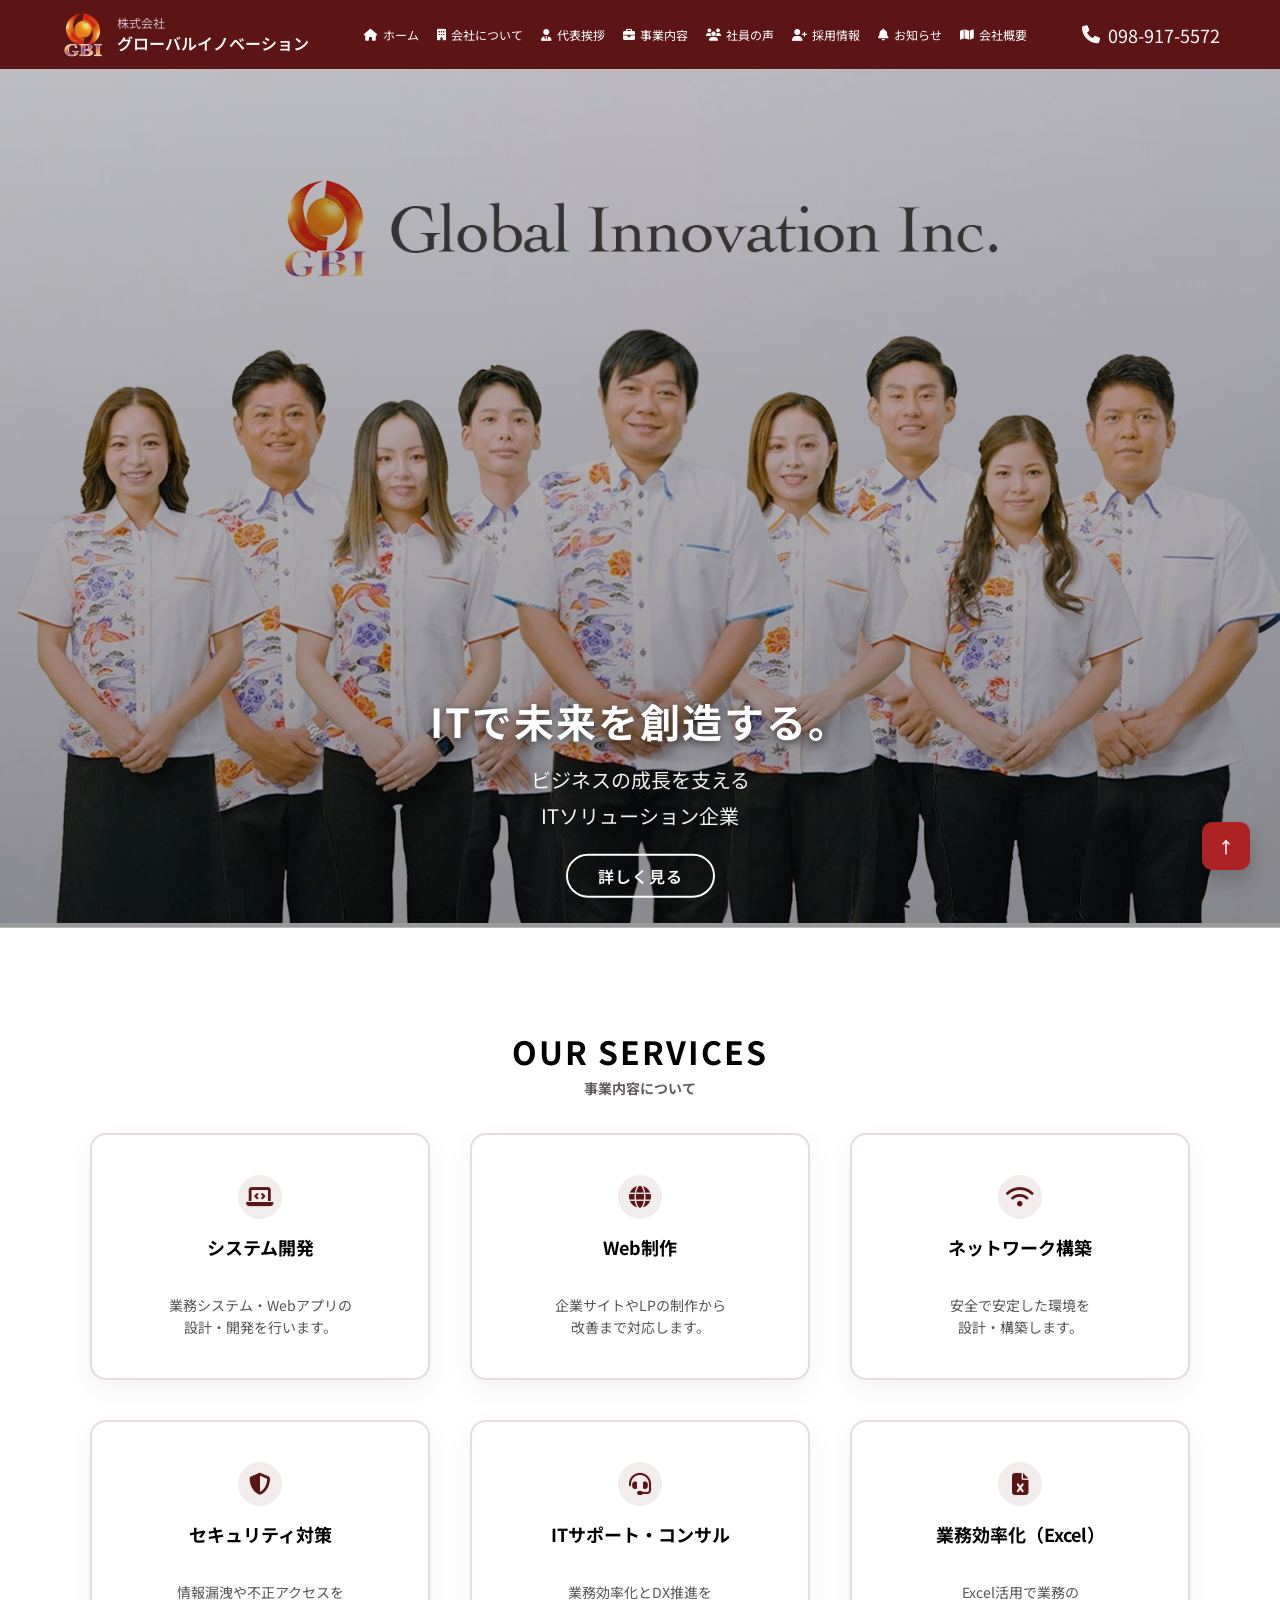
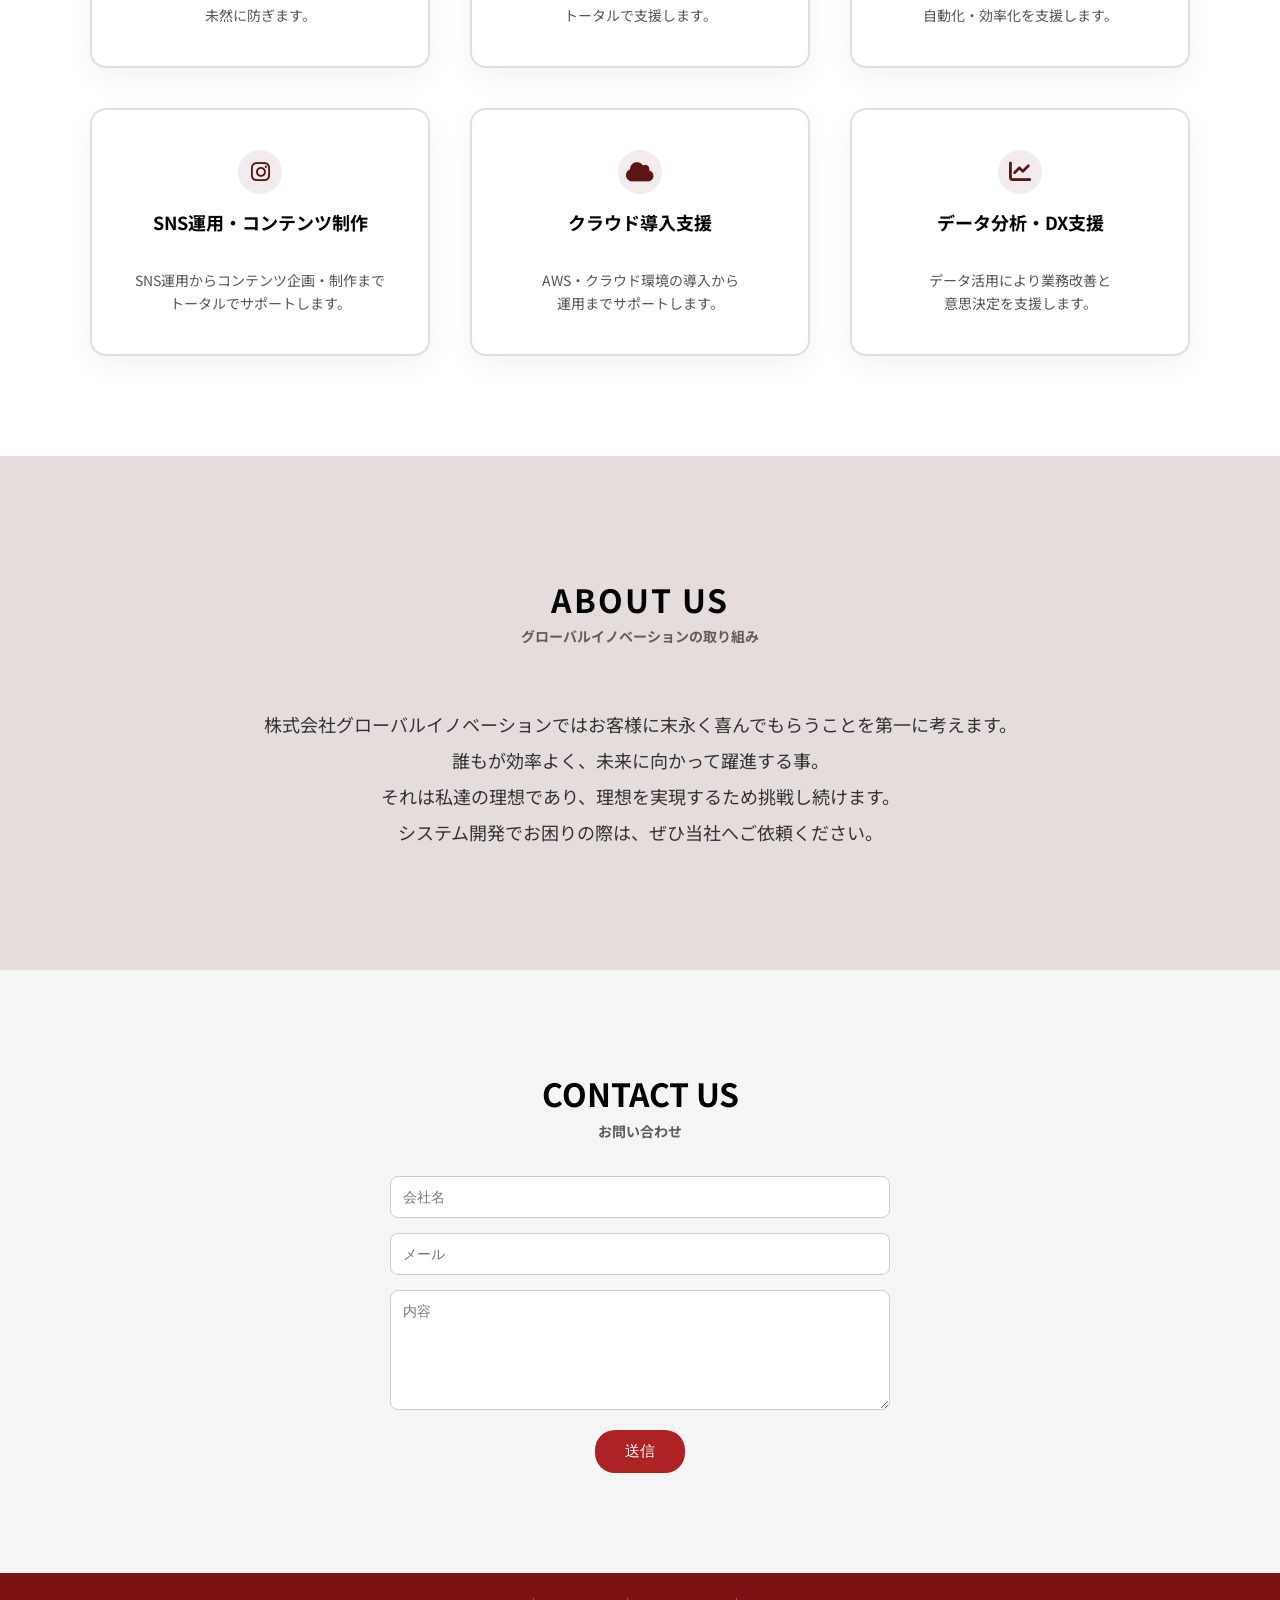
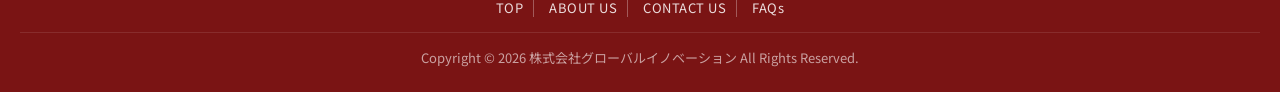
==== index.html @ eb9fd5e3 "Add files via upload" ====
<!DOCTYPE html>
<html lang="ja">
<head>
  <meta charset="UTF-8">
  <meta name="viewport" content="width=device-width, initial-scale=1.0">
  <title>GBI | Global Innovation Inc.</title>

  <link rel="stylesheet"
  href="https://cdnjs.cloudflare.com/ajax/libs/font-awesome/6.5.0/css/all.min.css">

  <link rel="stylesheet" href="style.css">

  <link href="https://fonts.googleapis.com/css2?family=Noto+Sans+JP:wght@400;600;700&display=swap"
  rel="stylesheet">

</head>

<body>

<!-- ================= HEADER ================= -->

<header class="header">

  <div class="header-inner">

    <!-- LOGO -->
    <a href="index.html" class="logo-wrap">

      <img src="images/logo.png" alt="GBI Logo">

      <div class="company-text">
        <span class="company-small-header">株式会社</span>
        <span class="company-name-header">
          グローバルイノベーション
        </span>
      </div>

    </a>

    <!-- NAV -->
    <nav class="nav">

      <a href="index.html">
        <i class="fas fa-home"></i> ホーム
      </a>

      <a href="#about">
        <i class="fas fa-building"></i> 会社について
      </a>

      <a href="greeting.html">
        <i class="fas fa-user-tie"></i> 代表挨拶
      </a>

      <a href="#">
        <i class="fas fa-briefcase"></i> 事業内容
      </a>

      <a href="#">
        <i class="fas fa-users"></i> 社員の声
      </a>

      <a href="#">
        <i class="fas fa-user-plus"></i> 採用情報
      </a>

      <a href="#">
        <i class="fas fa-bell"></i> お知らせ
      </a>

      <a href="#">
        <i class="fas fa-map"></i> 会社概要
      </a>

    </nav>

    <!-- PHONE -->
    <div class="phone">
      <i class="fas fa-phone"></i>
      098-917-5572
    </div>

  </div>

</header>

<!-- ================= HERO ================= -->
<section class="hero">

  <img src="images/top_gbi.png" class="hero-bg">

  <div class="hero-overlay">
    <h1 class="hero-title">
      ITで未来を創造する。
    </h1>
   <p class="hero-sub">
  ビジネスの成長を支える<br>
  ITソリューション企業
</p>
<a href="#services" class="hero-btn">
  詳しく見る
</a>

</section>

<!-- ================= SERVICES ================= -->

<section id="services" class="services">

  <h2 class="section-title">
    OUR SERVICES
  </h2>
  <br>
  <h3 class="section-sub">
    事業内容について
  </h3>

  <div class="services-grid">

  <div class="service-card">
    <i class="fa-solid fa-laptop-code"></i>
    <h3>システム開発</h3>
    <br>
    <p>
      業務システム・Webアプリの<br>
      設計・開発を行います。
    </p>
  </div>

  <div class="service-card">
    <i class="fa-solid fa-globe"></i>
    <h3>Web制作</h3>
    <br>
    <p>
      企業サイトやLPの制作から<br>
      改善まで対応します。
    </p>
  </div>

  <div class="service-card">
    <i class="fa-solid fa-wifi"></i>
    <h3>ネットワーク構築</h3>
    <br>
    <p>
      安全で安定した環境を<br>
      設計・構築します。
    </p>
  </div>

  <div class="service-card">
    <i class="fa-solid fa-shield-halved"></i>
    <h3>セキュリティ対策</h3>
    <br>
    <p>
      情報漏洩や不正アクセスを<br>
      未然に防ぎます。
    </p>
  </div>

  <div class="service-card">
    <i class="fa-solid fa-headset"></i>
    <h3>ITサポート・コンサル</h3>
    <br>
    <p>
      業務効率化とDX推進を<br>
      トータルで支援します。
    </p>
  </div>

  <div class="service-card">
    <i class="fa-solid fa-file-excel"></i>
    <h3>業務効率化（Excel）</h3>
    <br>
    <p>
      Excel活用で業務の<br>
      自動化・効率化を支援します。
    </p>
  </div>
  
<div class="service-card">
  <i class="fa-brands fa-instagram"></i>
  <h3>SNS運用・コンテンツ制作</h3>
  <br>
  <p>
    SNS運用からコンテンツ企画・制作まで<br>
    トータルでサポートします。
  </p>
</div>

<div class="service-card">
  <i class="fa-solid fa-cloud"></i>
  <h3>クラウド導入支援</h3>
  <br>
  <p>
    AWS・クラウド環境の導入から<br>
    運用までサポートします。
  </p>
</div>

<div class="service-card">
  <i class="fa-solid fa-chart-line"></i>
  <h3>データ分析・DX支援</h3>
  <br>
  <p>
    データ活用により業務改善と<br>
    意思決定を支援します。
  </p>
</div>

</div>

  </div>

</section>

<!-- ================= ABOUT ================= -->

<section class="about" id="about">

  <div class="about-inner">

    <h2 class="action-title">
      ABOUT US
    </h2>
     <br>
  <h3 class="action-sub">
  グローバルイノベーションの取り組み
  </h3>

    <p class="about-text">

      株式会社グローバルイノベーションではお客様に末永く喜んでもらうことを第一に考えます。
      <br> 誰もが効率よく、未来に向かって躍進する事。

      <br>
      それは私達の理想であり、理想を実現するため挑戦し続けます。
      <br>システム開発でお困りの際は、ぜひ当社へご依頼ください。

    </p>

  </div>

</section>

<!-- ================= CONTACT ================= -->

<section id="contact" class="contact">

  <div class="contact-inner">

    <h2>CONTACT US</h2>
  <h3 class="contact-sub">
 お問い合わせ
  </h3>
    <form>

      <input type="text" placeholder="会社名">

      <input type="email" placeholder="メール">

      <textarea placeholder="内容"></textarea>

      <button type="submit">

        送信

      </button>

    </form>

  </div>

</section>

<!-- ================= FOOTER ================= -->

<a href="index.html" class="back-to-top">
  ↑
</a>

<!-- FOOTER -->
<footer class="footer">

  <div class="footerMenu">
    <a href="index.html">TOP</a>
    <a href="#about">ABOUT US</a>
    <a href="#contact">CONTACT US</a>
    <a href="#">FAQs</a>
  </div>

  <div class="copyright">
    Copyright &#169; 2026 株式会社グローバルイノベーション All Rights Reserved.
  </div>

</footer>

</body>

</html>
---- style.css ----
/* ================= RESET ================= */

* {
  margin: 0;
  padding: 0;
  box-sizing: border-box;
}

html, body {
  font-family: 'Noto Sans JP', sans-serif;
}

/* ================= HEADER ================= */

.header {
  background: #5c1414;
  color: #fff;
  width: 100%;
}

.header-inner {

  max-width: 1200px;
  margin: auto;

  display: flex;
  align-items: center;
  justify-content: space-between;

  padding: 12px 20px;
}

/* LOGO */

.logo-wrap {

  display: flex;
  align-items: center;
  gap: 10px;

  text-decoration: none;
}

.logo-wrap img {
  height: 45px;

}

/* COMPANY TEXT */

.company-text {

  display: flex;
  flex-direction: column;
}

.company-small-header {

  font-size: 12px;
  color: rgba(255,255,255,0.7);
}

.company-name-header {

  font-size: 16px;
  font-weight: 600;
  color: #fff;
}

/* NAV */

.nav {

  display: flex;
  gap: 18px;
}

.nav a {

  color: #fff;
  text-decoration: none;
  font-size: 12px;

  display: flex;
  align-items: center;
  gap: 5px;

  transition: 0.3s;
}

.nav a:hover {

  color: #ffcccb;
}

/* PHONE */

.phone {
  margin:0%;
  font-size: 18px;
  display: flex;
  align-items: center;
  gap: 8px;
}

/* ================= HERO ================= */

.hero {
  margin: 0;
  position: relative;
  width:100%;
  height: 100vh;
  overflow: hidden;
}

/* Background Image */

.hero-bg {
  width: 100%;
  height: 100%;
  object-fit: cover;
}

/* Dark Overlay */

.hero-overlay {

  position: absolute;

  top: 50%;
  left: 50%;
  transform: translate(-50%, -50%);

  width: 100%;
  height: 100%;

  display: flex;

  flex-direction: column;

  justify-content: flex-end;

  align-items: center;

  text-align: center;

  color: white;

  padding: 0 20px;

  background: linear-gradient(
    rgba(0,0,0,0.2),
    rgba(0,0,0,0.4)
  );

}

/* Title */

.hero-title {
  font-size: 40px;
  font-weight: 700;
  margin: 0 auto 12px;

  letter-spacing: 2px;
  max-width: 600px;
}

/* Subtitle */

.hero-sub {
  font-size: 20px;
  line-height: 1.8;
  opacity: 0.95;
  max-width: 500px;
  margin-bottom:10px;
}

.hero-title,
.hero-sub {

  text-shadow:
    0 2px 8px rgba(0,0,0,0.6);

}

/* Scroll indicator */

.scroll-indicator {
  position: absolute;
  bottom: 40px;

  font-size: 14px;

  opacity: 0.8;
}

/* ================= SERVICES ================= */

.services {
  padding: 100px 20px;
  background: #ffffff;
}

.section-title {
  text-align: center;
  font-size: 32px;
  margin-bottom: -20px;
  letter-spacing: 2px;
}

.section-sub{
  text-align: center;
  font-size: 14px;
  letter-spacing: 0px;
  margin-bottom: 35px;
  margin-top: 0px;
  color:#625c5c;
}

/* Grid */

.services-grid {
  max-width: 1100px;

  margin: auto;

  display: grid;

 grid-template-columns: repeat(auto-fit, minmax(280px, 1fr));

  gap: 40px;
}

/* Cards */

.service-card {
  background: #ffffff;
  text-align: center;
  padding: 40px 30px;

  border-radius: 16px;

  border: 2px solid rgba(92, 20, 20, 0.15);

  box-shadow:
    0 10px 30px rgba(0,0,0,0.05);

  transition: all 0.35s ease;
  position: relative;
  overflow: hidden;
}

.service-card:hover {
  transform: translateY(-10px);

  border: 1px solid #5c1414; /* 👈 strong wine red */

  box-shadow: 0 20px 50px rgba(92,20,20,0.25);
}

/* gradient glow effect */
.service-card::before {
  content: "";
  position: absolute;
  inset: 0;

  background: linear-gradient(
    120deg,
    transparent,
    rgba(92,20,20,0.08),
    transparent
  );

  opacity: 0;
  transition: 0.4s;
}

.service-card:hover::before {
  opacity: 1;
}

.service-card i {
  font-size: 22px;
  color: #5c1414;
  margin-bottom: 12px;
  transition: 0.3s;

  background: rgba(92,20,20,0.08);
  padding: 12px;
  border-radius: 50%;

  display: inline-flex;
  align-items: center;
  justify-content: center;

  width: 44px;
  height: 44px;

  margin-bottom: 15px;
}

.service-card:hover i {
  transform: scale(1.1);
  background: rgba(92,20,20,0.15);
}

.service-card h3 {
  font-size: 18px;
  margin-bottom: 10px;
}

.service-card p {
  font-size: 14px;
  color: #555;
  line-height: 1.6;
}

.service-card::after {
  content: "";
  position: absolute;
  bottom: 0;
  left: 0;
  width: 100%;
  height: 3px;
  background: #5c1414;
  transform: scaleX(0);
  transition: 0.3s;
}

.service-card:hover::after {
  transform: scaleX(1);
}

/* ================= ABOUT ================= */

.about {
  background: #e5dcdc;
  padding: 120px 20px;
  scroll-margin-top: 100px; 
}

.about-inner {
  max-width: 900px;
  margin: auto;
  text-align: center;
}

.action-title {
  text-align: center;
  font-size: 32px;
  margin-bottom: -20px;
  letter-spacing: 2px;
}

.action-sub{
  text-align: center;
  font-size: 14px;
  letter-spacing: 0px;
  margin-bottom: 35px;
  margin-top: 0px;
  color:#625c5c;
}

.about-text {
  text-align: center;
  font-size: 18px;
  line-height: 2;
  color: #333;
  margin-top: 60px;
}

/* ================= MOBILE 

@media (max-width: 768px) {

  .hero-title {
    font-size: 32px;
  }

  .hero-sub {
    font-size: 16px;
  }

  .services-grid {
    grid-template-columns: 1fr;
  }

}
  ================= */

/* FULL IMAGE 

.hero-full-img {

  width: 100%;
  margin-bottom: 40px;
}

.hero-full-img img {

  width: 100%;
  height: auto;

  display: block;
}
*/

.hero {

  position: relative;

  width: 100%;

  height: auto;     /* remove 100vh */

}

.hero-image {

  width: 100%;
  height: auto;

  object-fit: cover;

  object-position: center 30%;

}
/* TAGLINE */

.hero-bottom {

  max-width: 700px;
  margin: auto;

  padding: 0 20px;
  transform: translateY(-40px);
}

.tagline {

  font-size: 15px;

  line-height: 1.8;

  margin-bottom: 30px;

  color: rgba(255,255,255,0.9);
}

/* BUTTON */

.btn-primary {

  display: inline-block;

  background: #ffffff;

  color: #5c1414;

  padding: 12px 32px;

  border-radius: 30px;

  text-decoration: none;

  font-weight: 600;

  transition: 0.3s;
  margin-top: 10px;

}

.btn-primary:hover {

  transform: translateY(-2px);

  box-shadow: 0 8px 20px rgba(0,0,0,0.3);
}

/* ================= CONTACT ================= */

.contact {

  background: #f5f5f5;
  scroll-margin-top: 100px;
  padding: 100px 20px;
}

.contact-inner {

  max-width: 500px;
  margin: auto;

  text-align: center;
}

.contact h2 {

  font-size: 32px;

  margin-bottom: 30px;

  color: #000000;
}

.contact-sub{
  text-align: center;
  font-size: 14px;
  letter-spacing: 0px;
  margin-bottom: 35px;
  margin-top: -25px;
  color:#625c5c;
}

/* FORM */

.contact input,
.contact textarea {

  width: 100%;

  padding: 12px;

  margin-bottom: 15px;

  border-radius: 8px;

  border: 1px solid #ccc;

  font-size: 14px;
}

.contact textarea {

  min-height: 120px;

  resize: vertical;
}

/* BUTTON */

.contact button {

  background: #ad2222;

  color: #fff;

  padding: 12px 30px;

  border: none;

  border-radius: 20px;

  cursor: pointer;

  font-size:15px;
}

.contact button:hover {

  background: #3a0c0c;
}

/* ================= MOBILE ================= */

@media (max-width: 768px) {

  .nav {
    display: none;
  }

  .hero-title {
    font-size: 32px;
  }

  .tagline {
    font-size: 16px;
  }

}
/* HERO BUTTON */

.hero-btn {

  margin-top: 10px;
  margin-bottom: 30px;
  display: inline-block;

  padding: 8px 30px;

  border: 2px solid white;

  color: white;

  text-decoration: none;

  font-weight: 600;

  letter-spacing: 1px;

  border-radius: 30px;

  transition: all 0.3s ease;
}

/* Hover effect */

.hero-btn:hover {

  background: white;

  color: #5c1414;

  transform: translateY(-2px);

}

html
{
  scroll-behavior:smooth;
}

.back-to-top{
position:fixed;
bottom:30px;
right:30px;
background:#ad2222;
color:white;
padding:12px 16px;
border-radius:10px;
text-decoration:none;
font-weight:600;
box-shadow:0 10px 20px rgba(0,0,0,0.2);
}

/* ================= FOOTER ================= */

.footer {
  background: #7a1414;
  padding: 25px 20px;
  text-align: center;
  text-decoration: none;
}

.footerMenu{
  display: flex;
  text-decoration: none;
  justify-content: center;
  align-items: center;
  gap: 25px;
  margin-bottom: 12px;
  flex-wrap: wrap;  
}

.footerMenu a {
  position: relative;
  color: rgba(255,255,255,0.85);
  text-decoration: none;
  font-size: 13px;
  letter-spacing: 0.5px;
  transition: all 0.25s ease;
}

.footerMenu a::after {
  content: "";
  position: absolute;
  left: 0;
  bottom: -4px;

  width: 100%;
  height: 2px;

  background: #fff;

  transform: scaleX(0);
  transform-origin: left;
  transition: transform 0.3s ease;
}

.footerMenu a:visited {
  color: #fff;
}

.footerMenu a:not(:last-child) {
  margin-right: -10px;
  padding-right: 10px;
  border-right: 1px solid rgba(255,255,255,0.3);
}

.footerMenu a:hover{
 color: #fff;
  transform: translateY(-2px);
}

/* Copyright text */
.copyright{
font-size:13px;
color:rgba(255,255,255,0.6);
border-top:1px solid rgba(255,255,255,0.1);
padding-top:15px;
margin-top:15px;
}
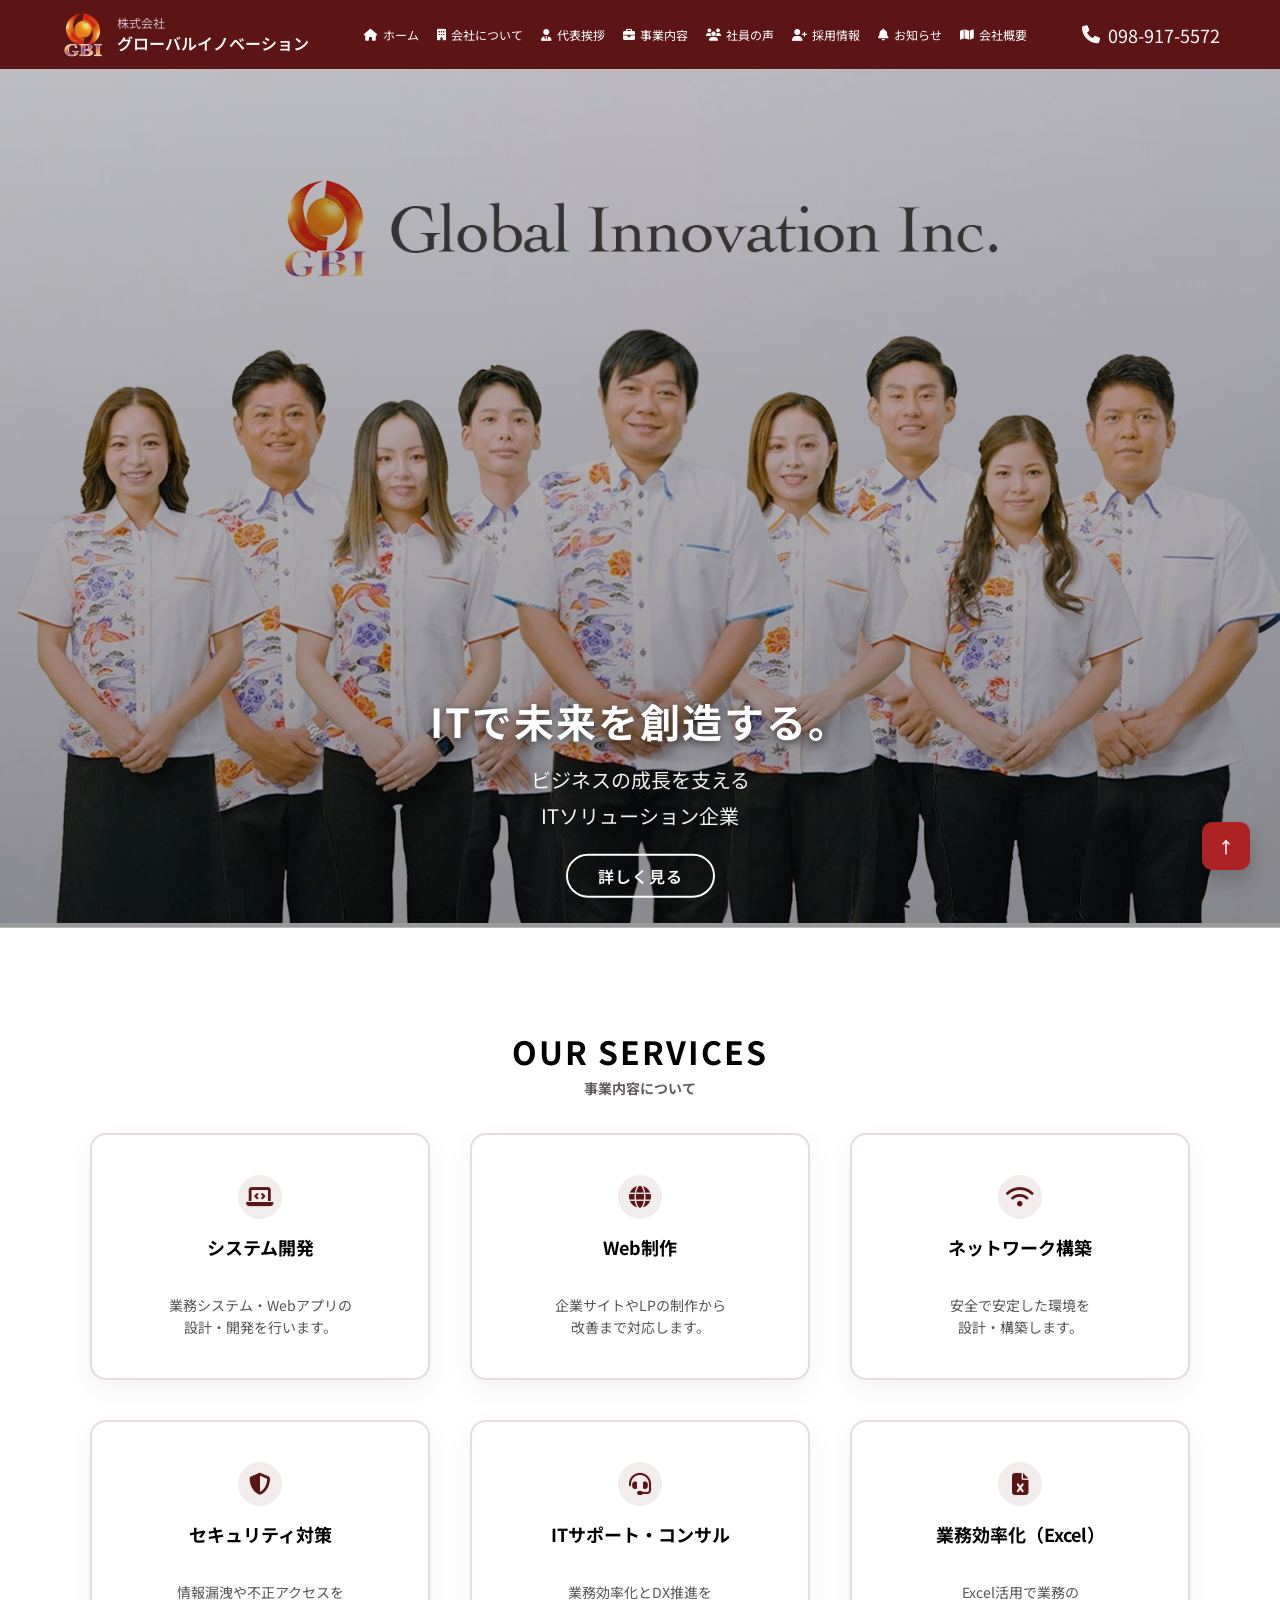
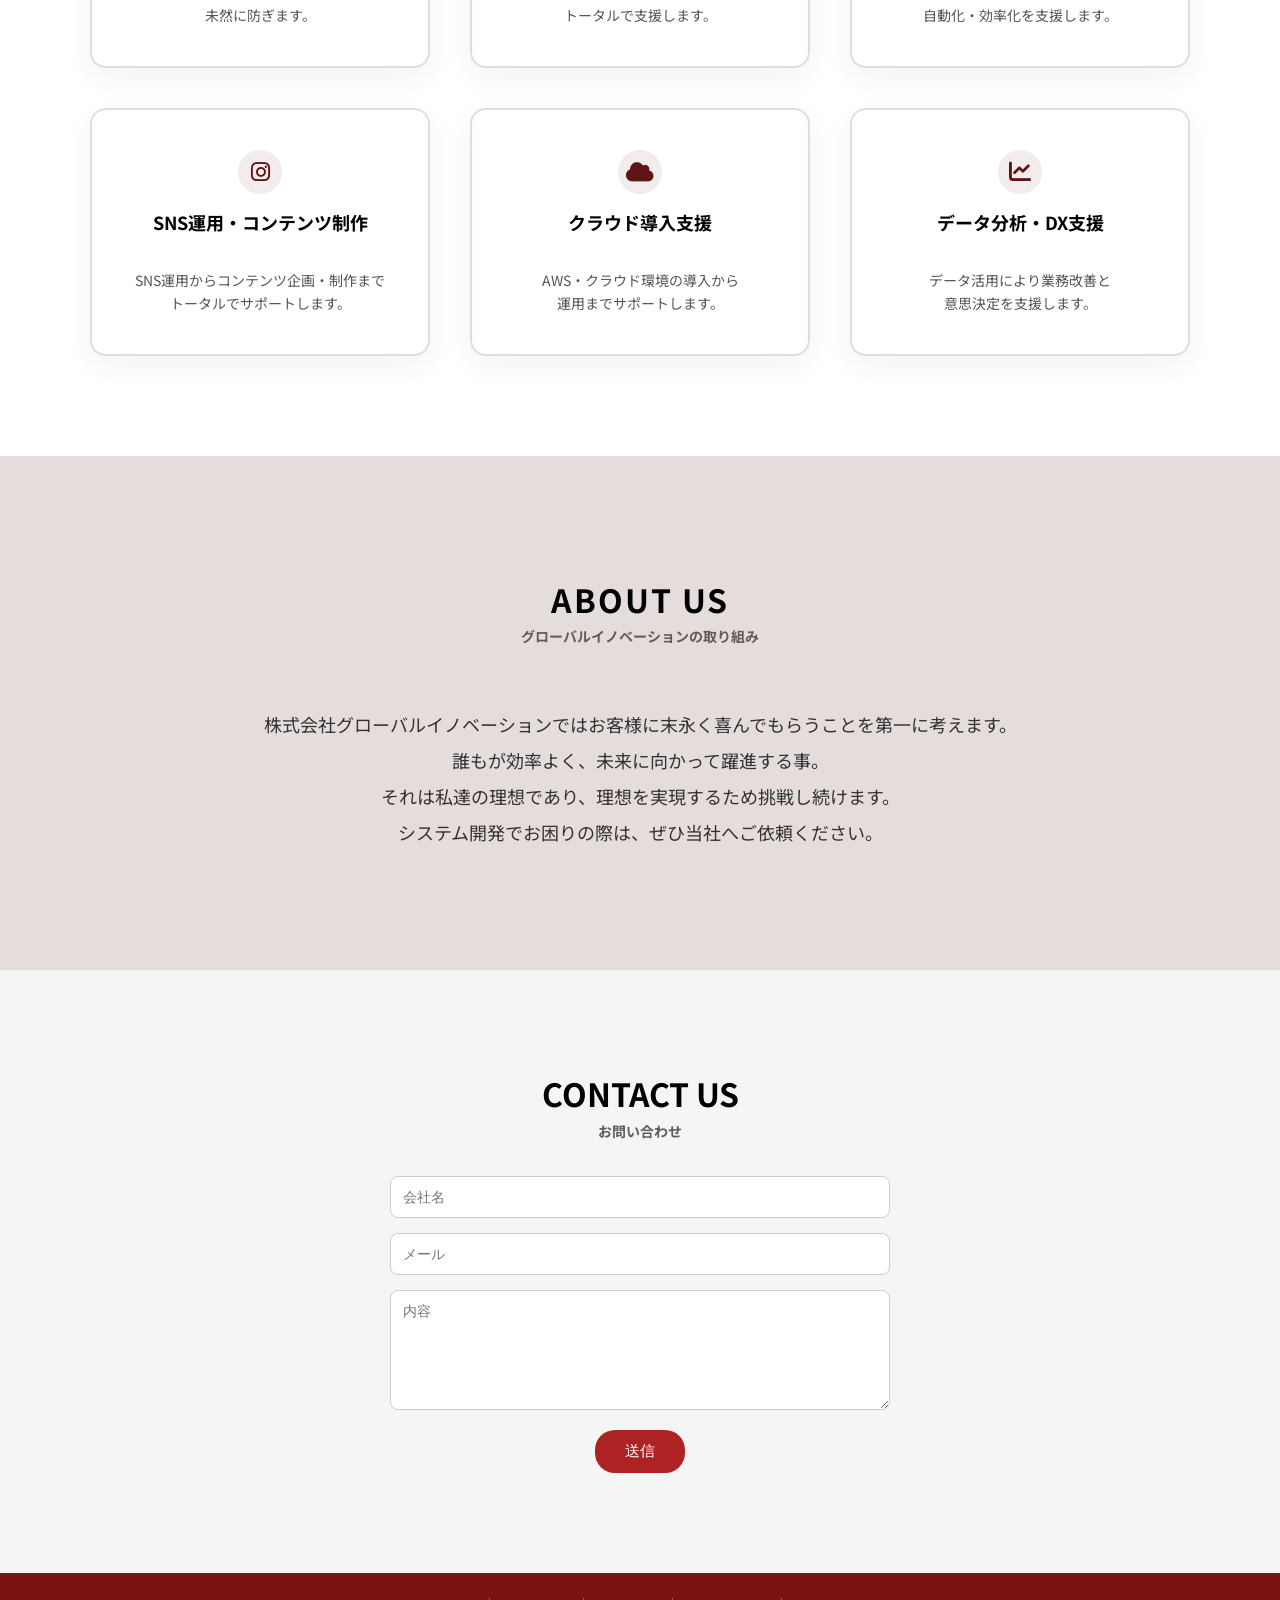
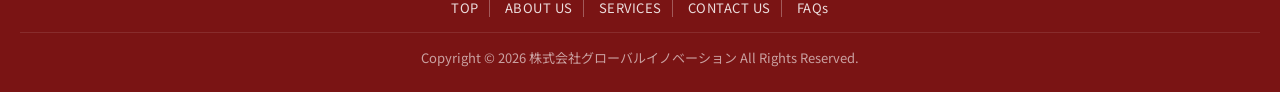
==== commit 5da4bf07: "Add files via upload" ====
--- a/index.html
+++ b/index.html
@@ -284,6 +284,7 @@
   <div class="footerMenu">
     <a href="index.html">TOP</a>
     <a href="#about">ABOUT US</a>
+    <a href="#services">SERVICES</a>
     <a href="#contact">CONTACT US</a>
     <a href="#">FAQs</a>
   </div>
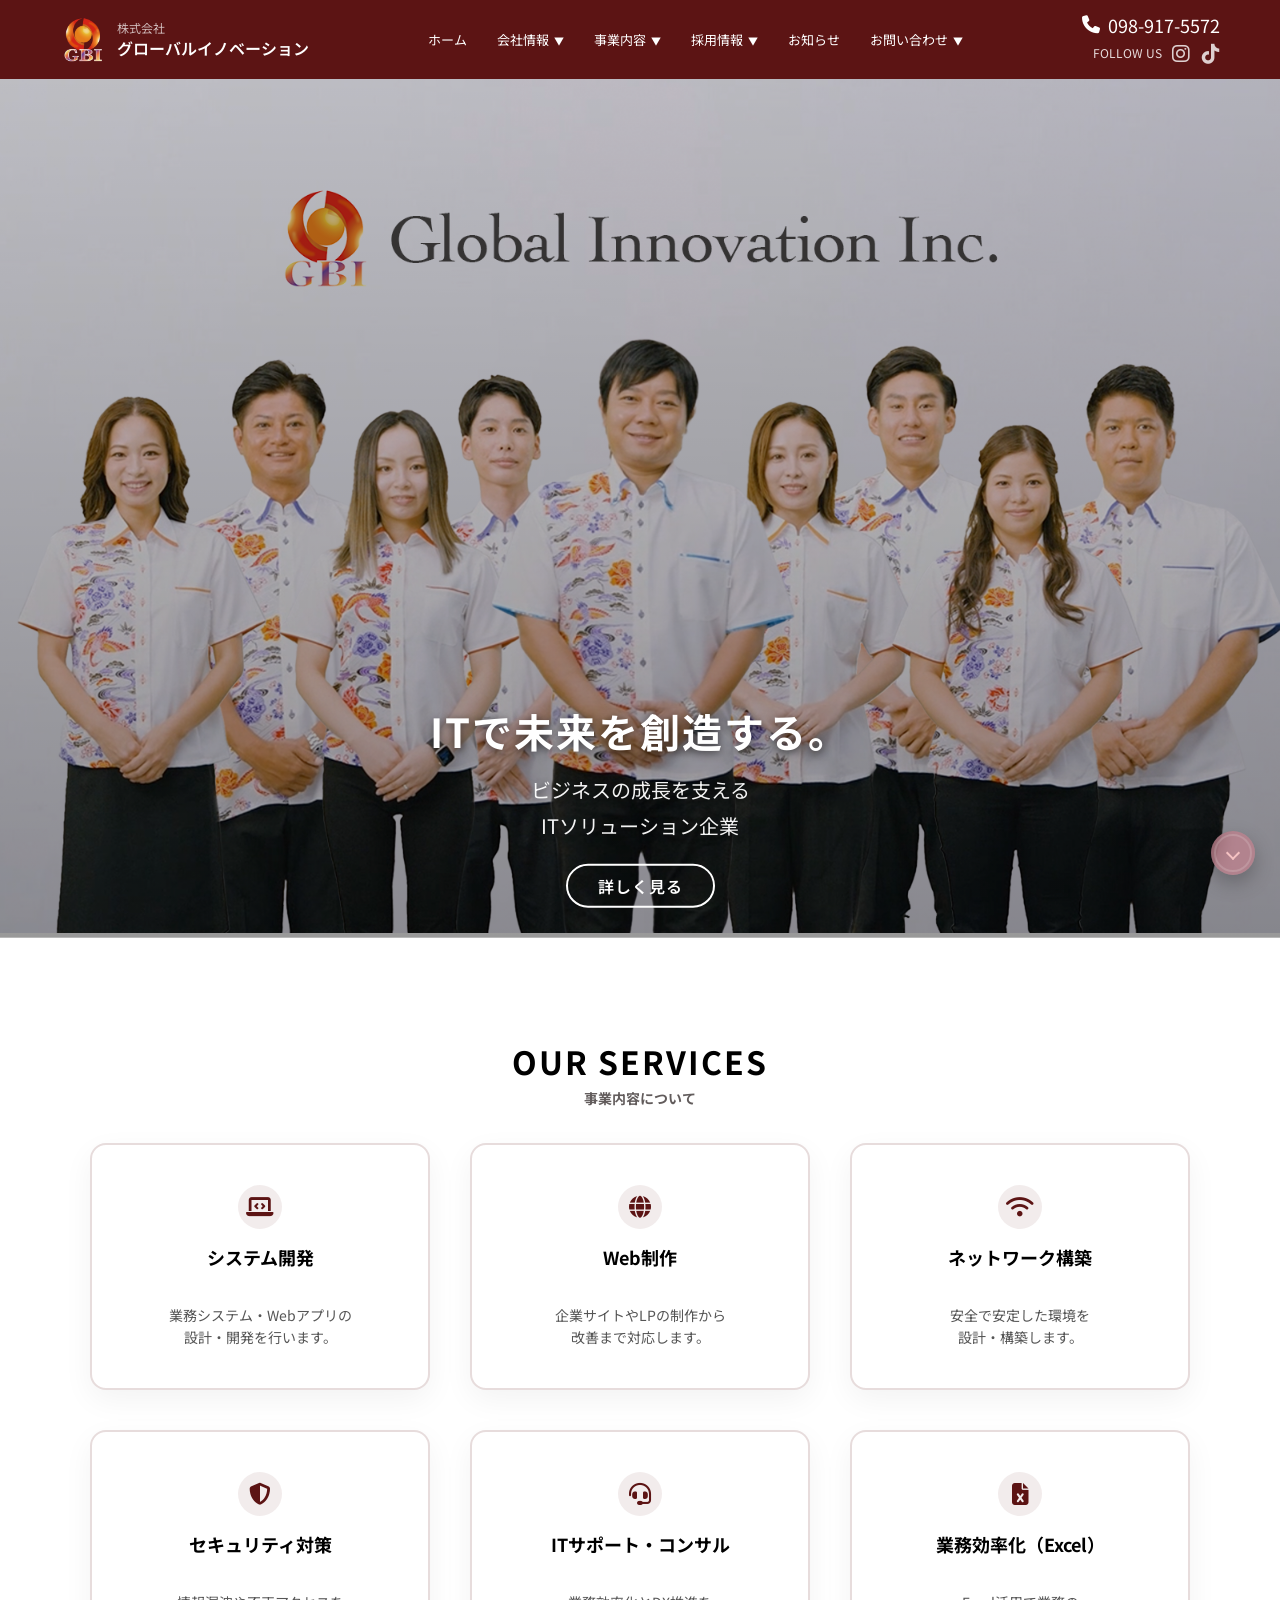
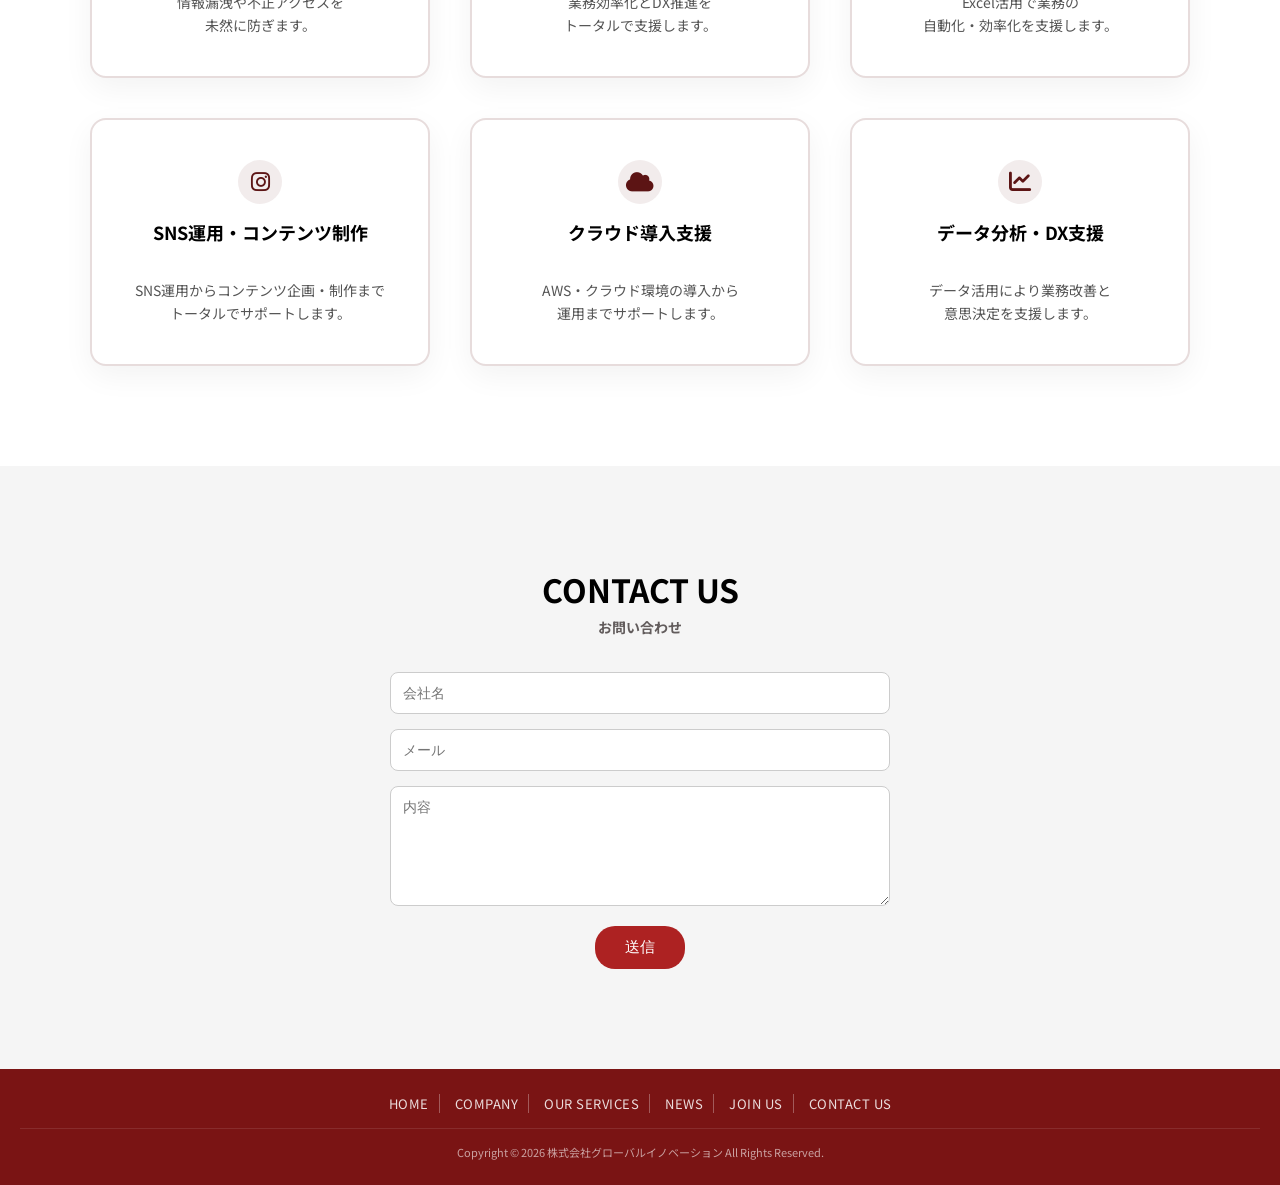
==== commit b584233c: "Add files via upload" ====
--- a/index.html
+++ b/index.html
@@ -38,47 +38,72 @@
     </a>
 
     <!-- NAV -->
-    <nav class="nav">
-
-      <a href="index.html">
-        <i class="fas fa-home"></i> ホーム
-      </a>
-
-      <a href="#about">
-        <i class="fas fa-building"></i> 会社について
-      </a>
-
-      <a href="greeting.html">
-        <i class="fas fa-user-tie"></i> 代表挨拶
-      </a>
-
-      <a href="#">
-        <i class="fas fa-briefcase"></i> 事業内容
-      </a>
-
-      <a href="#">
-        <i class="fas fa-users"></i> 社員の声
-      </a>
-
-      <a href="#">
-        <i class="fas fa-user-plus"></i> 採用情報
-      </a>
-
-      <a href="#">
-        <i class="fas fa-bell"></i> お知らせ
-      </a>
-
-      <a href="#">
-        <i class="fas fa-map"></i> 会社概要
-      </a>
-
-    </nav>
+    <ul class="nav-menu">
+
+  <!-- 1 -->
+  <li><a href="index.html">ホーム</a></li>
+
+  <!-- 2 -->
+  <li class="has-dropdown">
+    <a href="about.html">会社情報</a>
+    <ul class="dropdown">
+      <li><a href="about.html#greeting">代表挨拶</a></li>
+      <li><a href="about.html#philosophy">経営理念</a></li>
+    </ul>
+  </li>
+
+  <!-- 3 -->
+  <li class="has-dropdown">
+    <a href="#">事業内容</a>
+    <ul class="dropdown">
+      <li><a href="#">サービス一覧</a></li>
+      <li><a href="#">製品情報</a></li>
+      <li><a href="#">導入事例</a></li>
+    </ul>
+  </li>
+
+  <!-- 4 -->
+  <li class="has-dropdown">
+    <a href="#">採用情報</a>
+    <ul class="dropdown">
+      <li><a href="#">社員の声</a></li>
+      <li><a href="#">フォトギャラリー</a></li>
+      <li><a href="#">募集要項</a></li>
+    </ul>
+  </li>
+
+  <!-- 5 -->
+  <li><a href="#">お知らせ</a></li>
+
+  <!-- 6 -->
+  <li class="has-dropdown">
+    <a href="#">お問い合わせ</a>
+    <ul class="dropdown">
+      <li><a href="#contact">お問い合わせフォーム</a></li>
+      <li><a href="#">アクセス</a></li>
+    </ul>
+  </li>
+
+</ul>
 
     <!-- PHONE -->
-    <div class="phone">
-      <i class="fas fa-phone"></i>
-      098-917-5572
+   <div class="header-contact">
+
+  <div class="phone">
+    <i class="fas fa-phone"></i>
+    098-917-5572
+  </div>
+
+  <div class="sns-follow">
+    <span class="sns-text">FOLLOW US</span>
+
+    <div class="sns-icons">
+      <a href="https://instagram.com/gbi_globalinnovation/"><i class="fab fa-instagram"></i></a>
+      <a href="https://tiktok.com/@globalinnovation.okinawa"><i class="fab fa-tiktok"></i></a>
     </div>
+  </div>
+
+</div>
 
   </div>
 
@@ -213,7 +238,7 @@
 
 </section>
 
-<!-- ================= ABOUT ================= -->
+<!-- ================= ABOUT 
 
 <section class="about" id="about">
 
@@ -241,6 +266,7 @@
   </div>
 
 </section>
+================= -->
 
 <!-- ================= CONTACT ================= -->
 
@@ -272,21 +298,76 @@
 
 </section>
 
-<!-- ================= FOOTER ================= -->
-
-<a href="index.html" class="back-to-top">
-  ↑
+<!-- ================= top to bottom ================= -->
+<a href="#home" class="scroll-circle" id="scrollBtn">
+  <svg width="44" height="44">
+    <circle cx="22" cy="22" r="18" class="bg"></circle>
+    <circle cx="22" cy="22" r="18" class="progress"></circle>
+  </svg>
+  <span class="arrow"></span>
 </a>
+
+
+<script>
+const scrollBtn = document.getElementById("scrollBtn");
+const progressCircle = document.querySelector(".progress");
+const sections = document.querySelectorAll("section");
+
+const radius = 18;
+const circumference = 2 * Math.PI * radius;
+
+progressCircle.style.strokeDasharray = circumference;
+progressCircle.style.strokeDashoffset = circumference;
+
+function updateScroll(){
+  const scrollTop = window.scrollY;
+  const docHeight = document.body.scrollHeight - window.innerHeight;
+  const progress = scrollTop / docHeight;
+
+  // update progress circle
+  progressCircle.style.strokeDashoffset =
+    circumference - (progress * circumference);
+
+  // arrow direction
+  if (scrollTop > 300) {
+    scrollBtn.classList.add("up");
+  } else {
+    scrollBtn.classList.remove("up");
+  }
+}
+
+// click behavior
+scrollBtn.addEventListener("click", (e) => {
+  e.preventDefault();
+
+  if (scrollBtn.classList.contains("up")) {
+    window.scrollTo({ top: 0, behavior: "smooth" });
+  } else {
+    let currentScroll = window.scrollY;
+
+    for (let i = 0; i < sections.length; i++) {
+      if (sections[i].offsetTop > currentScroll + 50) {
+        sections[i].scrollIntoView({ behavior: "smooth" });
+        break;
+      }
+    }
+  }
+});
+
+window.addEventListener("scroll", updateScroll);
+window.addEventListener("load", updateScroll);
+</script>
 
 <!-- FOOTER -->
 <footer class="footer">
 
   <div class="footerMenu">
-    <a href="index.html">TOP</a>
-    <a href="#about">ABOUT US</a>
-    <a href="#services">SERVICES</a>
+    <a href="index.html">HOME</a>
+    <a href="about.html">COMPANY</a>
+    <a href="#services">OUR SERVICES</a>
+    <a href="#">NEWS</a>
+    <a href="#">JOIN US</a>
     <a href="#contact">CONTACT US</a>
-    <a href="#">FAQs</a>
   </div>
 
   <div class="copyright">
--- a/style.css
+++ b/style.css
@@ -77,20 +77,114 @@
 
 .nav a {
 
+  color: #d9d0d0;
+  text-decoration: none;
+  font-size: 12px;
+
+  display: inline-block;
+  align-items: center;
+  gap: 5px;
+
+  transition: 0.3s;
+}
+
+.nav a:hover {
+
+  color: #ffcccb;
+}
+
+.has-dropdown > a::after {
+  content: "▼";
+  font-size: 10px;
+  margin-left: 5px;
+}
+
+.nav-menu,
+.dropdown {
+  list-style: none;
+  padding: 0;
+  margin: 0;
+}
+
+/* ================= NEW NAV MENU ================= */
+
+.nav-menu {
+  list-style: none;
+  display: flex;
+  gap: 30px;
+}
+
+.nav-menu > li {
+  position: relative;
+}
+
+.nav-menu > li > a {
   color: #fff;
   text-decoration: none;
-  font-size: 12px;
-
-  display: flex;
-  align-items: center;
-  gap: 5px;
-
+  font-size: 13px;
+  padding: 8px 0;
+  display: block;
   transition: 0.3s;
 }
 
-.nav a:hover {
-
+.nav-menu > li > a:hover {
   color: #ffcccb;
+}
+
+/* DROPDOWN */
+.dropdown {
+  position: absolute;
+  top: 100%;
+  left: 0;
+  text-decoration: none;
+  background: rgba(92, 20, 20, 0.45); /* 👈 wine red + transparency */
+  backdrop-filter: blur(12px);
+  -webkit-backdrop-filter: blur(12px); /* safari support */
+  min-width: 200px;
+  border-radius: 8px;
+  padding: 10px 0;
+
+  border: 1px solid rgba(255,255,255,0.15);
+  box-shadow: 0 8px 25px rgba(0,0,0,0.15);
+
+  opacity: 0;
+  visibility: hidden;
+  transform: translateY(10px);
+
+  transition: 0.3s;
+  z-index: 999;
+}
+
+/* show on hover */
+.has-dropdown:hover .dropdown {
+  opacity: 1;
+  visibility: visible;
+  transform: translateY(5px);
+}
+
+/* dropdown items */
+.dropdown li {
+  padding: 8px 20px;
+  list-style: none;
+}
+
+.dropdown a {
+  color: rgba(255,255,255,0.85);
+  font-size: 13px;
+  display: block;
+}
+
+.dropdown a:hover {
+  color: #fff;
+  background: rgba(255,255,255,0.08);
+  text-decoration: none;
+}
+
+.dropdown a,
+.dropdown a:visited,
+.dropdown a:active {
+  color: rgba(255,255,255,0.9);
+  text-decoration: none;
 }
 
 /* PHONE */
@@ -99,8 +193,65 @@
   margin:0%;
   font-size: 18px;
   display: flex;
+  justify-content: right;
   align-items: center;
   gap: 8px;
+}
+
+/* SNS */
+/* container */
+.sns-follow {
+  display: flex;
+  align-items: center;
+  justify-content: right;
+  gap: 10px;
+}
+
+/* text */
+.sns-text {
+  font-size: 12px;
+  color: rgba(255,255,255,0.85);
+}
+
+.sns-text::after{
+  content:"";
+  position:absolute;
+  bottom:-4px;
+  left:0;
+  width:70%;
+  height:2px;
+  background:linear-gradient(90deg,#b55353,transparent);
+}
+
+/* icons */
+.sns-icons {
+  display: flex;
+  gap: 12px;
+}
+
+.sns-icons a {
+  color: rgba(255,255,255,0.8);
+  font-size: 20px;
+  transition: 0.25s;
+}
+
+.sns-icons a:hover {
+  color: #760604;
+  transform: translateY(-3px);
+  text-shadow:0 0 10px rgba(255, 124, 124, 0.6);
+}
+
+.sns-icons a:nth-child(1):hover i{
+  background: linear-gradient(45deg, #feda75, #d62976, #962fbf);
+  -webkit-background-clip: text;
+  -webkit-text-fill-color: transparent;
+}
+
+.sns-icons a:nth-child(2):hover i{
+  color:#fff;
+  text-shadow:
+    2px 0 #25F4EE,
+   -2px 0 #FE2C55;
 }
 
 /* ================= HERO ================= */
@@ -332,44 +483,6 @@
   transform: scaleX(1);
 }
 
-/* ================= ABOUT ================= */
-
-.about {
-  background: #e5dcdc;
-  padding: 120px 20px;
-  scroll-margin-top: 100px; 
-}
-
-.about-inner {
-  max-width: 900px;
-  margin: auto;
-  text-align: center;
-}
-
-.action-title {
-  text-align: center;
-  font-size: 32px;
-  margin-bottom: -20px;
-  letter-spacing: 2px;
-}
-
-.action-sub{
-  text-align: center;
-  font-size: 14px;
-  letter-spacing: 0px;
-  margin-bottom: 35px;
-  margin-top: 0px;
-  color:#625c5c;
-}
-
-.about-text {
-  text-align: center;
-  font-size: 18px;
-  line-height: 2;
-  color: #333;
-  margin-top: 60px;
-}
-
 /* ================= MOBILE 
 
 @media (max-width: 768px) {
@@ -621,17 +734,80 @@
   scroll-behavior:smooth;
 }
 
-.back-to-top{
-position:fixed;
-bottom:30px;
-right:30px;
-background:#ad2222;
-color:white;
-padding:12px 16px;
-border-radius:10px;
-text-decoration:none;
-font-weight:600;
-box-shadow:0 10px 20px rgba(0,0,0,0.2);
+/* new top to bottom*/
+.scroll-circle{
+  position:fixed;
+  bottom:25px;
+  right:25px;
+  width:44px;
+  height:44px;
+  border-radius:50%;  
+  z-index:9999;
+
+  display:flex;
+  align-items:center;
+  justify-content:center;
+
+  cursor:pointer;
+
+  background:rgba(195, 128, 141, 0.7); /* dark glass */
+  backdrop-filter:blur(8px);
+
+  box-shadow:0 8px 20px rgba(0,0,0,0.25);
+  transition: all 0.25s ease;
+}
+
+/* SVG circles */
+.scroll-circle svg{
+  position:absolute;
+  transform:rotate(-90deg);
+  top:0;
+  left:0;
+  z-index:1; 
+}
+
+.scroll-circle circle{
+  fill:none;
+  stroke-width:2;
+}
+
+/* background ring */
+.scroll-circle .bg{
+  stroke:rgba(255,255,255,0.15);
+}
+
+/* progress ring */
+.scroll-circle .progress{
+  stroke:#7a1414;
+  stroke-dasharray:113; /* circumference */
+  stroke-dashoffset:113;
+  transition:stroke-dashoffset 0.2s ease;
+}
+
+/* arrow */
+.scroll-circle .arrow{
+  width:10px;
+  height:10px;
+  border-left:2px solid #f5c3c3;
+  border-bottom:2px solid #f5c3c3;
+  transform:rotate(-45deg);
+  transition:0.3s;
+  z-index:2;
+}
+
+/* when scrolled → arrow becomes UP */
+.scroll-circle.up .arrow{
+  transform:rotate(135deg);
+}
+
+/* hover */
+.scroll-circle:hover{
+  transform: translateY(-3px) scale(1.05);
+}
+
+@keyframes floatBtn {
+  0%,100% { transform: translateY(0); }
+  50% { transform: translateY(-4px); }
 }
 
 /* ================= FOOTER ================= */
@@ -695,9 +871,149 @@
 
 /* Copyright text */
 .copyright{
-font-size:13px;
+font-size:11px;
 color:rgba(255,255,255,0.6);
 border-top:1px solid rgba(255,255,255,0.1);
 padding-top:15px;
 margin-top:15px;
+}
+
+
+/* ================= ABOUT PAGE ================= */
+
+.about {
+  background: #e5dcdc;
+  padding: 120px 20px;
+  scroll-margin-top: 100px; 
+}
+
+.about-inner {
+  max-width: 900px;
+  margin: auto;
+  text-align: center;
+}
+
+.action-title {
+  text-align: center;
+  font-size: 32px;
+  margin-bottom: -20px;
+  letter-spacing: 2px;
+}
+
+.action-sub{
+  text-align: center;
+  font-size: 14px;
+  letter-spacing: 0px;
+  margin-bottom: 35px;
+  margin-top: 0px;
+  color:#625c5c;
+}
+
+.about-text {
+  text-align: center;
+  font-size: 18px;
+  line-height: 2;
+  color: #333;
+  margin-top: 60px;
+}
+
+
+/* ================= GREETING ================= */
+
+.greeting {
+  padding: 100px 20px;
+  background: #f9f9f9;
+  text-align: center;
+}
+
+.greeting-inner {
+  max-width: 1000px;
+  margin: 60px auto 0;
+
+  display: flex;
+  align-items: center;
+  gap: 50px;
+
+  text-align: left;
+}
+
+/* IMAGE */
+.greeting-img img {
+  width: 350px;
+  border-radius: 12px;
+  box-shadow: 0 10px 30px rgba(0,0,0,0.1);
+}
+
+/* optional depth effect */
+.greeting-img {
+  position: relative;
+}
+
+.greeting-img::before {
+  content: "";
+  position: absolute;
+  top: 20px;
+  left: -20px;
+  width: 100%;
+  height: 100%;
+  background: #5c1414;
+  border-radius: 12px;
+  z-index: -1;
+}
+
+/* TEXT */
+.greeting-text {
+  flex: 1;
+}
+
+.greeting-text p {
+  font-size: 14px;
+  line-height: 2;
+  margin-bottom: 15px;
+  color: #333;
+}
+
+/* SIGNATURE */
+.greeting-sign {
+  margin-top: 25px;
+  font-weight: 600;
+  text-align: right;
+}
+
+/* ================= PHILOSOPHY ================= */
+
+.philosophy {
+  padding: 100px 20px;
+  background: #ffffff;
+  text-align: center;
+}
+
+.philosophy-inner {
+  max-width: 900px;
+  margin: auto;
+}
+
+.philosophy-box {
+  margin-top: 50px;
+  padding: 40px;
+
+  background: #fff;
+  border-radius: 16px;
+
+  border: 2px solid rgba(92, 20, 20, 0.15);
+
+  box-shadow: 0 10px 30px rgba(0,0,0,0.05);
+}
+
+.philosophy-box h3 {
+  font-size: 22px;
+  color: #5c1414;
+  margin-bottom: 20px;
+}
+
+.philosophy-box p {
+  font-size: 14px;
+  line-height: 2;
+  color: #444;
+  margin-bottom: 15px;
 }
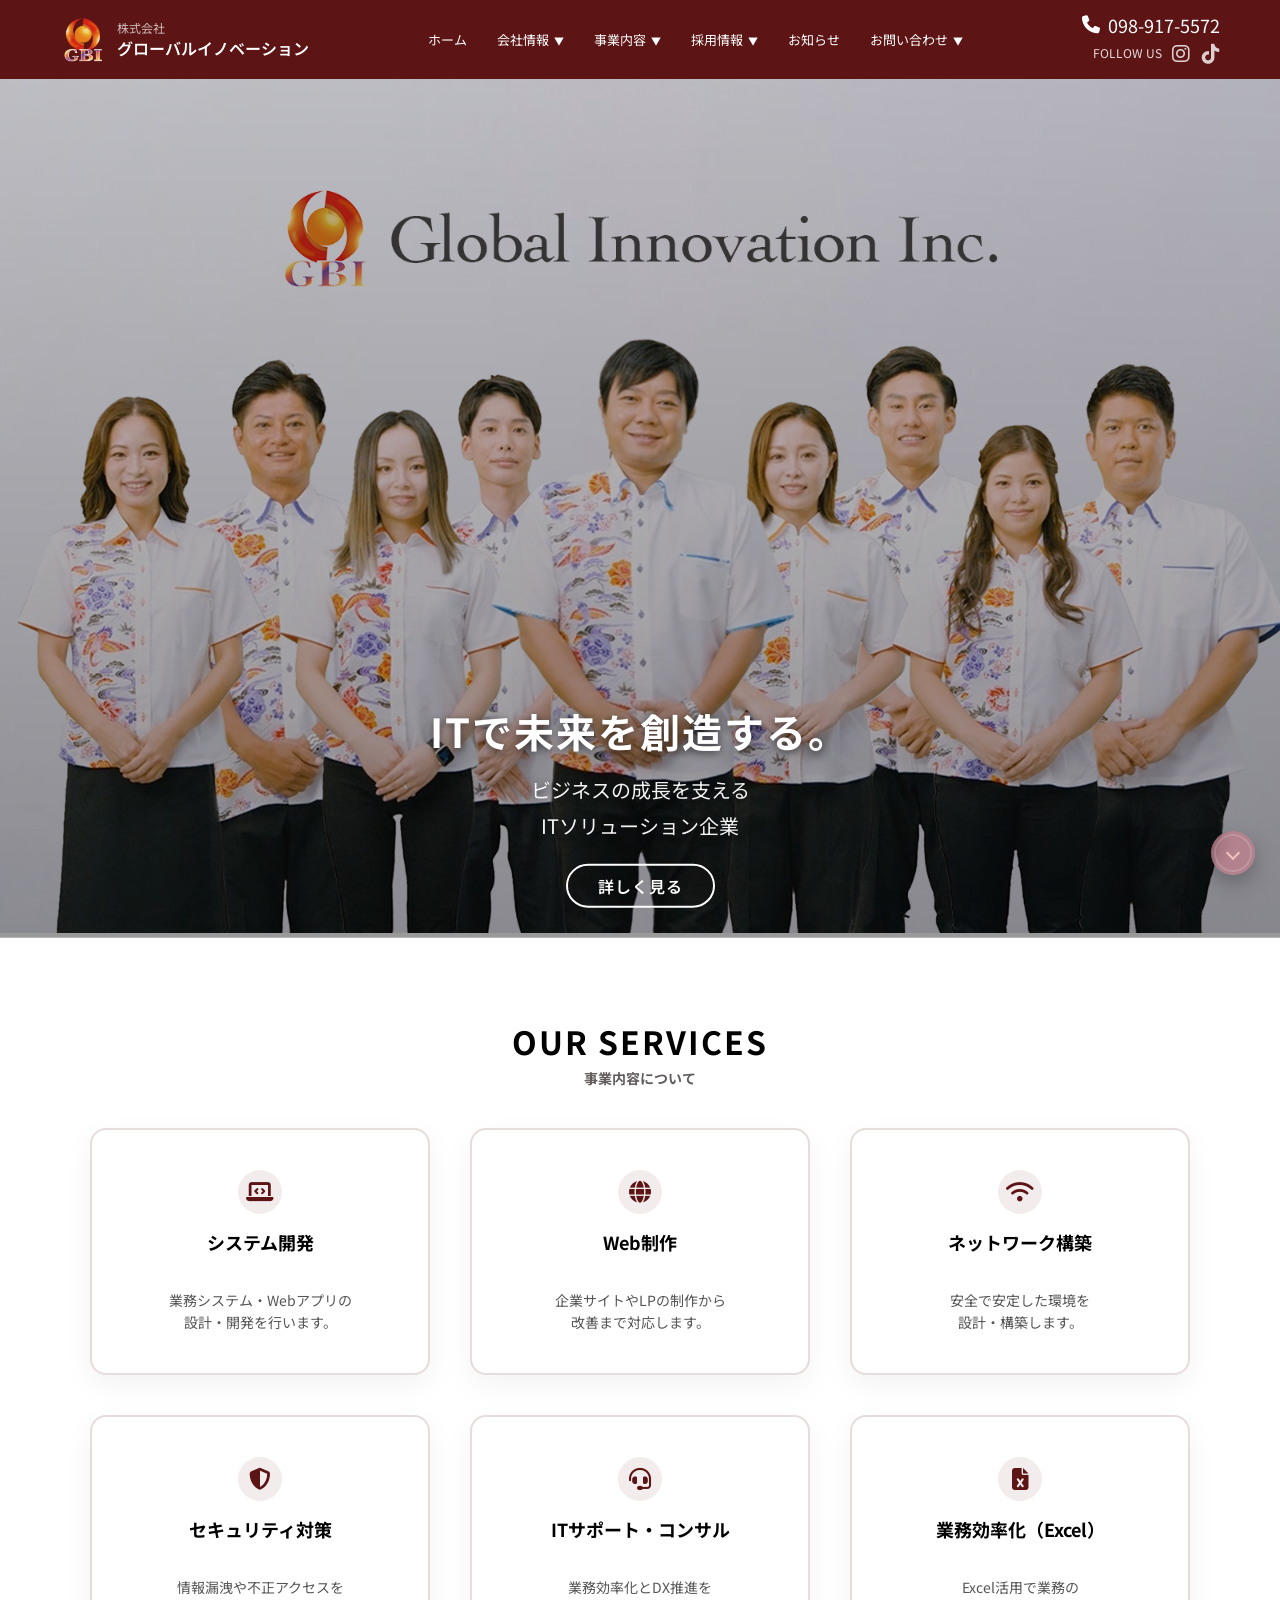
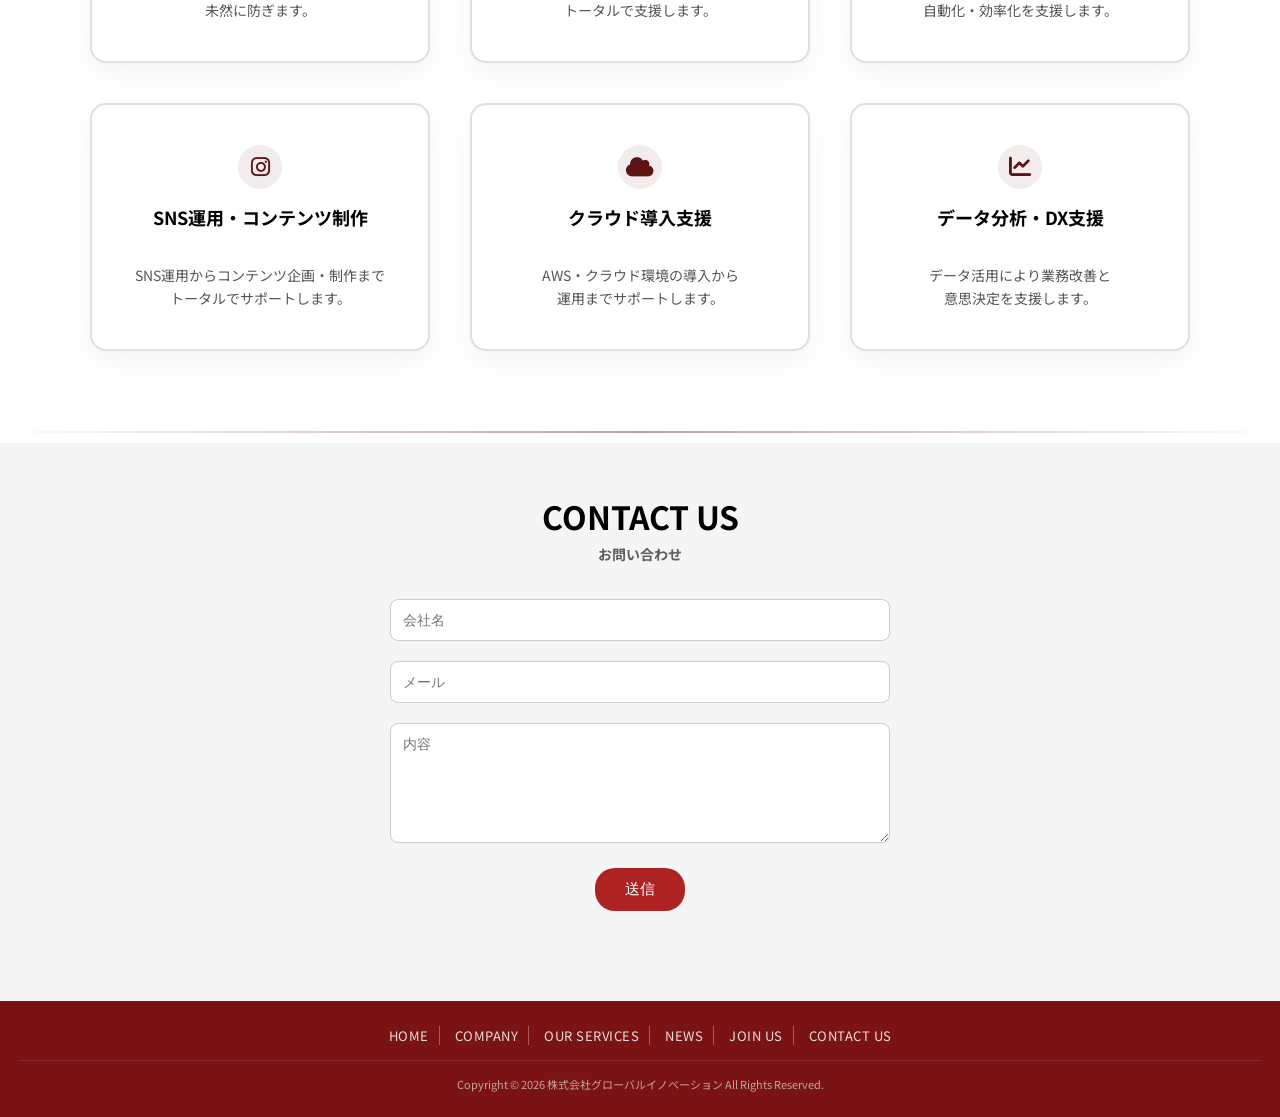
==== commit 8ffc7771: "Add files via upload" ====
--- a/index.html
+++ b/index.html
@@ -49,6 +49,7 @@
     <ul class="dropdown">
       <li><a href="about.html#greeting">代表挨拶</a></li>
       <li><a href="about.html#philosophy">経営理念</a></li>
+      <li><a href="about.html#policy">経営方針</a></li>
     </ul>
   </li>
 
@@ -56,7 +57,7 @@
   <li class="has-dropdown">
     <a href="#">事業内容</a>
     <ul class="dropdown">
-      <li><a href="#">サービス一覧</a></li>
+      <li><a href="#services">サービス一覧</a></li>
       <li><a href="#">製品情報</a></li>
       <li><a href="#">導入事例</a></li>
     </ul>
@@ -132,11 +133,11 @@
 
 <section id="services" class="services">
 
-  <h2 class="section-title">
+  <h2 class="services-title">
     OUR SERVICES
   </h2>
   <br>
-  <h3 class="section-sub">
+  <h3 class="services-sub">
     事業内容について
   </h3>
 
@@ -269,7 +270,9 @@
 ================= -->
 
 <!-- ================= CONTACT ================= -->
-
+  
+<section>
+<div class="section-divider"></div>
 <section id="contact" class="contact">
 
   <div class="contact-inner">
--- a/style.css
+++ b/style.css
@@ -19,77 +19,58 @@
 }
 
 .header-inner {
-
   max-width: 1200px;
   margin: auto;
-
   display: flex;
   align-items: center;
   justify-content: space-between;
-
   padding: 12px 20px;
 }
 
-/* LOGO */
+/* ================= LOGO ================= */
 
 .logo-wrap {
-
   display: flex;
   align-items: center;
   gap: 10px;
-
   text-decoration: none;
 }
 
 .logo-wrap img {
   height: 45px;
-
-}
-
-/* COMPANY TEXT */
+}
+
+/* ================= COMPANY TEXT ================= */
 
 .company-text {
-
   display: flex;
   flex-direction: column;
 }
 
 .company-small-header {
-
   font-size: 12px;
   color: rgba(255,255,255,0.7);
 }
 
 .company-name-header {
-
   font-size: 16px;
   font-weight: 600;
   color: #fff;
 }
 
-/* NAV */
-
-.nav {
-
-  display: flex;
-  gap: 18px;
-}
+/* ================= NAVIGATION ================= */
 
 .nav a {
-
   color: #d9d0d0;
   text-decoration: none;
   font-size: 12px;
-
   display: inline-block;
   align-items: center;
   gap: 5px;
-
   transition: 0.3s;
 }
 
 .nav a:hover {
-
   color: #ffcccb;
 }
 
@@ -107,7 +88,6 @@
 }
 
 /* ================= NEW NAV MENU ================= */
-
 .nav-menu {
   list-style: none;
   display: flex;
@@ -131,7 +111,7 @@
   color: #ffcccb;
 }
 
-/* DROPDOWN */
+/* ================= DROPDOWN ================= */
 .dropdown {
   position: absolute;
   top: 100%;
@@ -143,29 +123,27 @@
   min-width: 200px;
   border-radius: 8px;
   padding: 10px 0;
-
   border: 1px solid rgba(255,255,255,0.15);
   box-shadow: 0 8px 25px rgba(0,0,0,0.15);
-
   opacity: 0;
   visibility: hidden;
-  transform: translateY(10px);
-
+  transform: translateY(15px);
   transition: 0.3s;
   z-index: 999;
 }
 
-/* show on hover */
+/* ================= SHOW ON HOVER ================= */
 .has-dropdown:hover .dropdown {
   opacity: 1;
   visibility: visible;
-  transform: translateY(5px);
-}
-
-/* dropdown items */
+  transform: translateY(0);
+}
+
+/* ================= DROPDOWN ITEMS ================= */
 .dropdown li {
   padding: 8px 20px;
   list-style: none;
+  font-size: 13px;
 }
 
 .dropdown a {
@@ -187,7 +165,7 @@
   text-decoration: none;
 }
 
-/* PHONE */
+/* ================= PHONE ================= */
 
 .phone {
   margin:0%;
@@ -198,7 +176,7 @@
   gap: 8px;
 }
 
-/* SNS */
+/* ================= SNS ================= */
 /* container */
 .sns-follow {
   display: flex;
@@ -211,16 +189,6 @@
 .sns-text {
   font-size: 12px;
   color: rgba(255,255,255,0.85);
-}
-
-.sns-text::after{
-  content:"";
-  position:absolute;
-  bottom:-4px;
-  left:0;
-  width:70%;
-  height:2px;
-  background:linear-gradient(90deg,#b55353,transparent);
 }
 
 /* icons */
@@ -255,7 +223,6 @@
 }
 
 /* ================= HERO ================= */
-
 .hero {
   margin: 0;
   position: relative;
@@ -275,50 +242,35 @@
 /* Dark Overlay */
 
 .hero-overlay {
-
   position: absolute;
-
   top: 50%;
   left: 50%;
   transform: translate(-50%, -50%);
-
   width: 100%;
   height: 100%;
-
-  display: flex;
-
+  display: flex;
   flex-direction: column;
-
   justify-content: flex-end;
-
-  align-items: center;
-
-  text-align: center;
-
+  align-items: center;
+  text-align: center;
   color: white;
-
   padding: 0 20px;
-
   background: linear-gradient(
     rgba(0,0,0,0.2),
     rgba(0,0,0,0.4)
   );
-
-}
-
-/* Title */
-
+}
+
+/* TITLE */
 .hero-title {
   font-size: 40px;
   font-weight: 700;
   margin: 0 auto 12px;
-
   letter-spacing: 2px;
   max-width: 600px;
 }
 
-/* Subtitle */
-
+/* SUBTITLE */
 .hero-sub {
   font-size: 20px;
   line-height: 1.8;
@@ -329,84 +281,68 @@
 
 .hero-title,
 .hero-sub {
-
   text-shadow:
     0 2px 8px rgba(0,0,0,0.6);
-
-}
-
-/* Scroll indicator */
-
+}
+
+/* SCROLL INDICATOR */
 .scroll-indicator {
   position: absolute;
   bottom: 40px;
-
-  font-size: 14px;
-
+  font-size: 14px;
   opacity: 0.8;
 }
 
 /* ================= SERVICES ================= */
-
 .services {
-  padding: 100px 20px;
+  padding: 50px 50px;
   background: #ffffff;
 }
 
-.section-title {
+.services-title {
   text-align: center;
   font-size: 32px;
+  margin-top: 30px;
   margin-bottom: -20px;
   letter-spacing: 2px;
 }
 
-.section-sub{
+.services-sub{
   text-align: center;
   font-size: 14px;
   letter-spacing: 0px;
-  margin-bottom: 35px;
+  margin-bottom: 40px;
   margin-top: 0px;
   color:#625c5c;
 }
 
-/* Grid */
-
+/* GRID */
 .services-grid {
   max-width: 1100px;
-
   margin: auto;
-
   display: grid;
-
- grid-template-columns: repeat(auto-fit, minmax(280px, 1fr));
-
+  grid-template-columns: repeat(auto-fit, minmax(280px, 1fr));
   gap: 40px;
 }
 
-/* Cards */
-
+/* CARDS */
 .service-card {
   background: #ffffff;
   text-align: center;
   padding: 40px 30px;
-
   border-radius: 16px;
-
   border: 2px solid rgba(92, 20, 20, 0.15);
-
   box-shadow:
     0 10px 30px rgba(0,0,0,0.05);
-
   transition: all 0.35s ease;
   position: relative;
   overflow: hidden;
+  margin-bottom: 0;
 }
 
 .service-card:hover {
   transform: translateY(-10px);
-
-  border: 1px solid #5c1414; /* 👈 strong wine red */
-
+  border: 1px solid #5c1414; 
   box-shadow: 0 20px 50px rgba(92,20,20,0.25);
 }
 
@@ -415,7 +351,6 @@
   content: "";
   position: absolute;
   inset: 0;
-
   background: linear-gradient(
     120deg,
     transparent,
@@ -436,18 +371,14 @@
   color: #5c1414;
   margin-bottom: 12px;
   transition: 0.3s;
-
   background: rgba(92,20,20,0.08);
   padding: 12px;
   border-radius: 50%;
-
   display: inline-flex;
   align-items: center;
   justify-content: center;
-
   width: 44px;
   height: 44px;
-
   margin-bottom: 15px;
 }
 
@@ -520,100 +451,67 @@
 */
 
 .hero {
-
   position: relative;
-
   width: 100%;
-
-  height: auto;     /* remove 100vh */
-
+  height: auto;    
 }
 
 .hero-image {
-
   width: 100%;
   height: auto;
-
   object-fit: cover;
-
   object-position: center 30%;
-
 }
 /* TAGLINE */
 
 .hero-bottom {
-
   max-width: 700px;
   margin: auto;
-
   padding: 0 20px;
   transform: translateY(-40px);
 }
 
 .tagline {
-
   font-size: 15px;
-
   line-height: 1.8;
-
   margin-bottom: 30px;
-
   color: rgba(255,255,255,0.9);
 }
 
-/* BUTTON */
-
+/* HERO BUTTON */
 .btn-primary {
-
   display: inline-block;
-
   background: #ffffff;
-
   color: #5c1414;
-
   padding: 12px 32px;
-
   border-radius: 30px;
-
   text-decoration: none;
-
   font-weight: 600;
-
   transition: 0.3s;
   margin-top: 10px;
-
 }
 
 .btn-primary:hover {
-
   transform: translateY(-2px);
-
   box-shadow: 0 8px 20px rgba(0,0,0,0.3);
 }
 
 /* ================= CONTACT ================= */
-
 .contact {
-
   background: #f5f5f5;
   scroll-margin-top: 100px;
-  padding: 100px 20px;
+  padding: 50px 50px;
 }
 
 .contact-inner {
-
   max-width: 500px;
   margin: auto;
-
   text-align: center;
 }
 
 .contact h2 {
-
   font-size: 32px;
-
   margin-bottom: 30px;
-
   color: #000000;
 }
 
@@ -627,58 +525,40 @@
 }
 
 /* FORM */
-
 .contact input,
 .contact textarea {
-
   width: 100%;
-
   padding: 12px;
-
-  margin-bottom: 15px;
-
+  margin-bottom: 20px;
   border-radius: 8px;
-
   border: 1px solid #ccc;
-
   font-size: 14px;
 }
 
 .contact textarea {
-
   min-height: 120px;
-
   resize: vertical;
 }
 
 /* BUTTON */
-
 .contact button {
-
   background: #ad2222;
-
   color: #fff;
-
   padding: 12px 30px;
-
   border: none;
-
   border-radius: 20px;
-
   cursor: pointer;
-
   font-size:15px;
+  margin-bottom: 40px;
 }
 
 .contact button:hover {
-
   background: #3a0c0c;
 }
 
 /* ================= MOBILE ================= */
 
 @media (max-width: 768px) {
-
   .nav {
     display: none;
   }
@@ -695,38 +575,25 @@
 /* HERO BUTTON */
 
 .hero-btn {
-
   margin-top: 10px;
   margin-bottom: 30px;
   display: inline-block;
-
   padding: 8px 30px;
-
   border: 2px solid white;
-
   color: white;
-
   text-decoration: none;
-
   font-weight: 600;
-
   letter-spacing: 1px;
-
   border-radius: 30px;
-
   transition: all 0.3s ease;
 }
 
-/* Hover effect */
+/* HOVER EFFECT*/
 
 .hero-btn:hover {
-
   background: white;
-
   color: #5c1414;
-
   transform: translateY(-2px);
-
 }
 
 html
@@ -734,7 +601,7 @@
   scroll-behavior:smooth;
 }
 
-/* new top to bottom*/
+/* ================= TOP TO BOTTOM SCROLL ================= */
 .scroll-circle{
   position:fixed;
   bottom:25px;
@@ -743,21 +610,17 @@
   height:44px;
   border-radius:50%;  
   z-index:9999;
-
   display:flex;
   align-items:center;
   justify-content:center;
-
   cursor:pointer;
-
   background:rgba(195, 128, 141, 0.7); /* dark glass */
   backdrop-filter:blur(8px);
-
   box-shadow:0 8px 20px rgba(0,0,0,0.25);
   transition: all 0.25s ease;
 }
 
-/* SVG circles */
+/* SVG CIRCLES */
 .scroll-circle svg{
   position:absolute;
   transform:rotate(-90deg);
@@ -843,12 +706,9 @@
   position: absolute;
   left: 0;
   bottom: -4px;
-
   width: 100%;
   height: 2px;
-
   background: #fff;
-
   transform: scaleX(0);
   transform-origin: left;
   transition: transform 0.3s ease;
@@ -869,22 +729,21 @@
   transform: translateY(-2px);
 }
 
-/* Copyright text */
+/* ================= COPYRIGHT ================= */
 .copyright{
-font-size:11px;
-color:rgba(255,255,255,0.6);
-border-top:1px solid rgba(255,255,255,0.1);
-padding-top:15px;
-margin-top:15px;
+  font-size:11px;
+  color:rgba(255,255,255,0.6);
+  border-top:1px solid rgba(255,255,255,0.1);
+  padding-top:15px;
+  margin-top:15px;
 }
 
 
 /* ================= ABOUT PAGE ================= */
 
 .about {
-  background: #e5dcdc;
-  padding: 120px 20px;
-  scroll-margin-top: 100px; 
+  padding: 20px 20px 40px;
+  scroll-margin-top: 100px;
 }
 
 .about-inner {
@@ -893,16 +752,17 @@
   text-align: center;
 }
 
-.action-title {
+.about-title {
   text-align: center;
   font-size: 32px;
   margin-bottom: -20px;
   letter-spacing: 2px;
 }
 
-.action-sub{
-  text-align: center;
-  font-size: 14px;
+.about-sub{
+  text-align: center;
+  font-size: 14px;
+  font-weight: bold;
   letter-spacing: 0px;
   margin-bottom: 35px;
   margin-top: 0px;
@@ -911,59 +771,93 @@
 
 .about-text {
   text-align: center;
-  font-size: 18px;
+  font-size: 15px;
   line-height: 2;
   color: #333;
-  margin-top: 60px;
-}
-
-
-/* ================= GREETING ================= */
+  margin-top: 30px;
+  margin-bottom: 50px;
+}
+
+/* ================= GREETINGS ================= */
 
 .greeting {
-  padding: 100px 20px;
+  padding: 50px 20px 60px;
   background: #f9f9f9;
   text-align: center;
+}
+
+.greeting-title {
+  text-align: center;
+  font-size: 32px;
+  margin-bottom: -20px;
+  letter-spacing: 2px;
+}
+
+.greeting-sub{
+  text-align: center;
+  font-size: 14px;
+  font-weight: bold;
+  letter-spacing: 0px;
+  margin-bottom: 35px;
+  margin-top: 0px;
+  color:#625c5c;
 }
 
 .greeting-inner {
   max-width: 1000px;
   margin: 60px auto 0;
-
+  margin: bottom;
   display: flex;
   align-items: center;
   gap: 50px;
-
   text-align: left;
 }
 
+.greeting-inner.reverse {
+  flex-direction: row-reverse;
+}
+
+/* name under photo */
+.greeting-name {
+  text-align: right;
+  margin-top: 30px;
+  font-weight: 600;
+  font-size: 14px;
+}
+
 /* IMAGE */
-.greeting-img img {
-  width: 350px;
-  border-radius: 12px;
-  box-shadow: 0 10px 30px rgba(0,0,0,0.1);
-}
-
-/* optional depth effect */
 .greeting-img {
   position: relative;
+  width: 320px;
+}
+
+.greeting-img img {
+  width: 320px;
+  height: 380px;
+  object-fit: cover;
+  object-position: center top;
+  border-radius: 10px;
+  box-shadow: 0 10px 30px rgba(0,0,0,0.1);
+  position:relative;
+  z-index: 1;
 }
 
 .greeting-img::before {
   content: "";
   position: absolute;
-  top: 20px;
+  top: 18px;
   left: -20px;
-  width: 100%;
-  height: 100%;
-  background: #5c1414;
+  width: 320px;
+  height: 380px;
+  background: #772525;
   border-radius: 12px;
-  z-index: -1;
+  z-index: 0;
 }
 
 /* TEXT */
 .greeting-text {
   flex: 1;
+  align-items: center;
 }
 
 .greeting-text p {
@@ -975,7 +869,7 @@
 
 /* SIGNATURE */
 .greeting-sign {
-  margin-top: 25px;
+  margin-top: 50px;
   font-weight: 600;
   text-align: right;
 }
@@ -983,37 +877,165 @@
 /* ================= PHILOSOPHY ================= */
 
 .philosophy {
-  padding: 100px 20px;
+  padding: 30px 20px;
   background: #ffffff;
   text-align: center;
 }
 
+.philosophy-title {
+  text-align: center;
+  font-size: 32px;
+  margin-bottom: -20px;
+  letter-spacing: 2px;
+}
+
+.philosophy-sub{
+  text-align: center;
+  font-size: 14px;
+  font-weight: bold;
+  letter-spacing: 0px;
+  margin-bottom: -10px;
+  margin-top: 0px;
+  color:#625c5c;
+}
+
 .philosophy-inner {
+  max-width: 1100px;
+  margin: auto;
+  display: flex;
+  flex-direction: column;
+  justify-content: center;
+}
+
+.philosophy-grid {
+  display: grid;
+  grid-template-columns: repeat(2, 1fr);
+  gap: 35px 60px;
+  margin-top: 50px;
+  max-width: 800px;
+  margin-left: auto;
+  margin-right: auto;
+  row-gap: 50px;    
+  column-gap: 60px; 
+}
+
+.philosophy-item {
+  display: flex;
+  align-items: center;
+  gap: 18px;
+  text-align: left;
+  min-height: 70px;
+}
+
+/* ICON */
+.philosophy-icon {
+  width: 60px;
+  height: 60px;
+  display: flex;
+  align-items: center;
+  justify-content: center;
+  border-radius: 15px; 
+  flex-shrink: 0;
+  font-size: 20px;
+
+  /* GLASS STYLE */
+  background: rgba(92, 20, 20, 0.08);
+  backdrop-filter: blur(10px);
+  border: 1px solid rgba(92, 20, 20, 0.15);
+  color: #5c1414;
+  box-shadow:
+    0 8px 20px rgba(0,0,0,0.05);
+  transition: all 0.3s ease;
+}
+
+.philosophy-icon img {
+  max-width: 100%;
+  max-height: 100%;
+  width: 100%;
+  height: 100%;
+  object-fit: contain; 
+}
+
+.philosophy-item:hover .philosophy-icon {
+  transform: translateY(-6px) scale(1.05);
+  background: rgba(92, 20, 20, 0.15);
+  box-shadow:
+    0 15px 35px rgba(92,20,20,0.25);
+}
+
+.philosophy-item:nth-child(2) .philosophy-icon {
+  background: rgba(120, 40, 40, 0.08);
+}
+
+.philosophy-item:nth-child(3) .philosophy-icon {
+  background: rgba(92, 20, 20, 0.12);
+}
+
+/* ================= POLICY ================= */
+
+.policy {
+  padding: 30px 20px;
+  background: #f7f7f7;
+}
+
+.policy-title {
+  text-align: center;
+  font-size: 32px;
+  margin-bottom: -20px;
+  letter-spacing: 2px;
+}
+
+.policy-sub{
+  text-align: center;
+  font-size: 14px;
+  font-weight: bold;
+  letter-spacing: 0px;
+  margin-bottom: 35px;
+  margin-top: 0px;
+  color:#625c5c;
+}
+
+.policy-inner {
   max-width: 900px;
   margin: auto;
 }
 
-.philosophy-box {
-  margin-top: 50px;
-  padding: 40px;
-
-  background: #fff;
-  border-radius: 16px;
-
-  border: 2px solid rgba(92, 20, 20, 0.15);
-
-  box-shadow: 0 10px 30px rgba(0,0,0,0.05);
-}
-
-.philosophy-box h3 {
-  font-size: 22px;
-  color: #5c1414;
-  margin-bottom: 20px;
-}
-
-.philosophy-box p {
-  font-size: 14px;
-  line-height: 2;
-  color: #444;
-  margin-bottom: 15px;
+.policy-block {
+  margin-bottom: 35px;
+}
+
+.policy-block h3 {
+  font-size: 14px;
+  margin-bottom: 8px;
+  color: #333;
+}
+
+/* BOX */
+.policy-box {
+  background: #eaeaea;
+  padding: 15px 20px;
+  border-radius: 6px;
+  font-size: 13px;
+  line-height: 1.8;
+  color: #333;
+  transition: 0.2s;
+}
+
+.policy-box:hover {
+  background: #e0e0e0;
+}
+
+/* ================= SECTION DIVIDER LINE ================= */
+
+.section-divider {
+  max-width: 1500px;
+  margin-top: 30px;
+  margin-bottom: 10px;
+  height: 2px;
+  background: linear-gradient(
+    to right,
+    transparent,
+    rgba(92,20,20,0.4),
+    transparent
+  );
 }
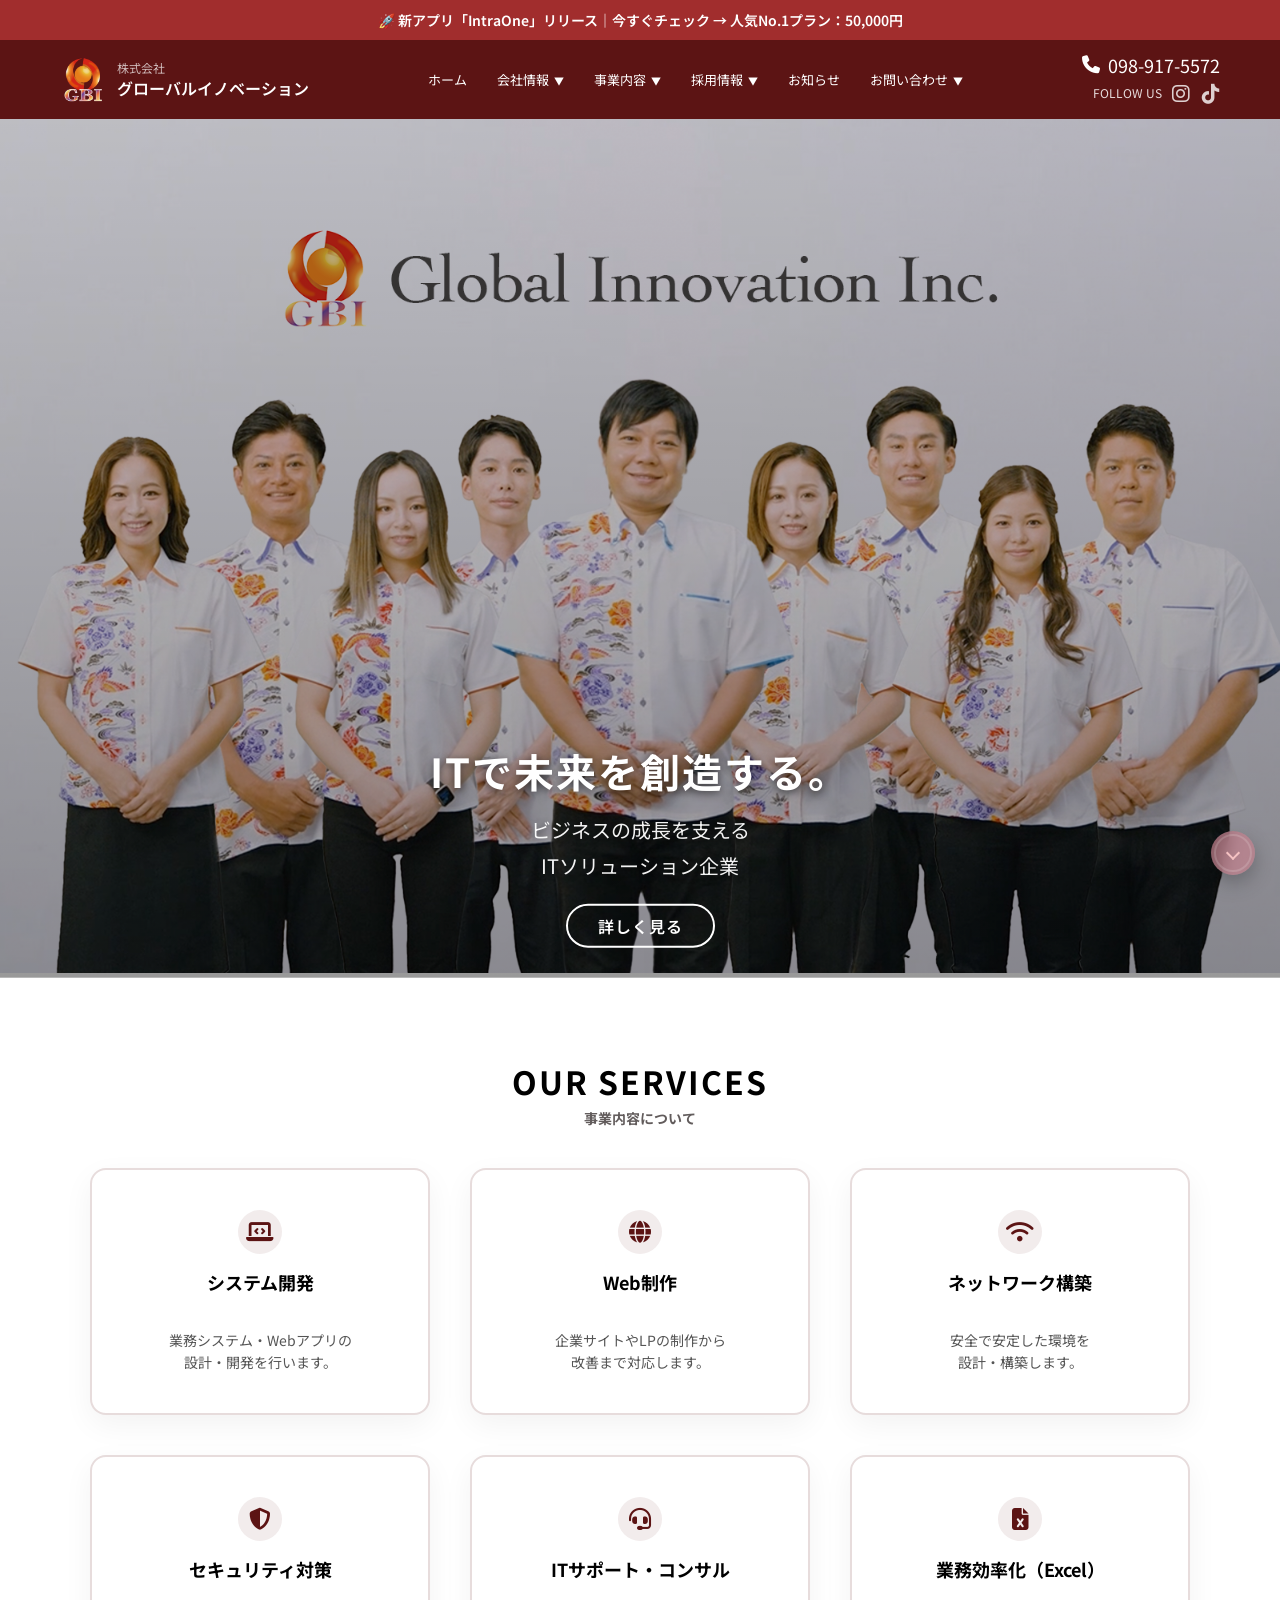
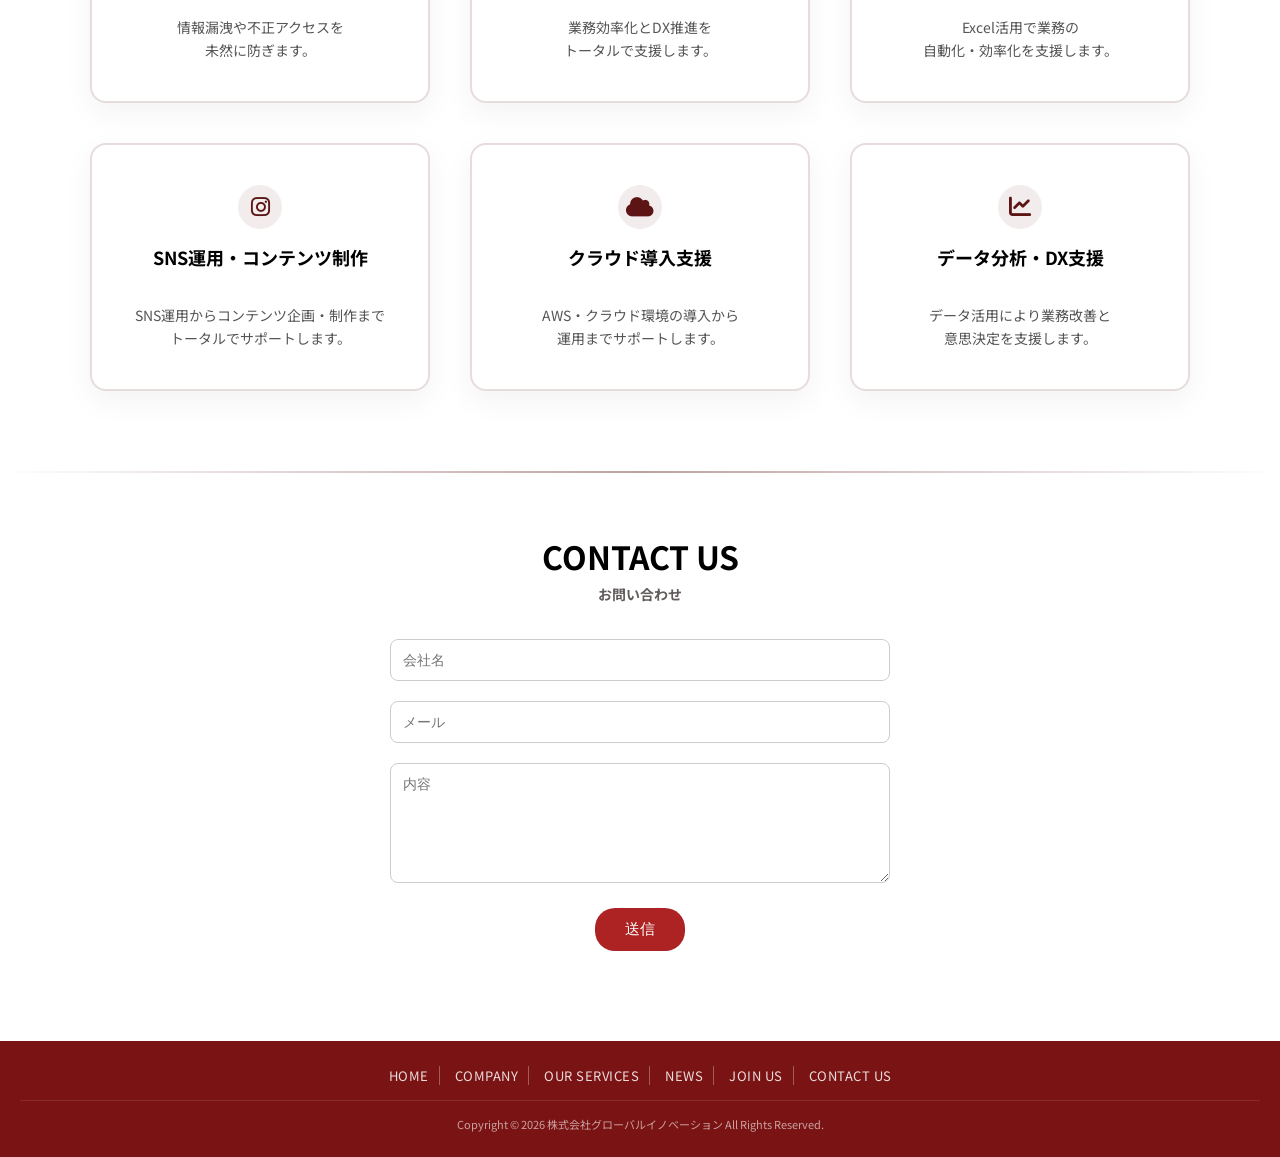
==== commit 7546b06c: "Add files via upload" ====
--- a/index.html
+++ b/index.html
@@ -16,6 +16,12 @@
 </head>
 
 <body>
+<!-- ================= BANNER ================= -->
+
+  <a href="https://scmconcepcion.github.io/v3test/" class="promo">
+      🚀 新アプリ「IntraOne」リリース｜今すぐチェック → 人気No.1プラン：50,000円
+  </a>
+
 
 <!-- ================= HEADER ================= -->
 
--- a/style.css
+++ b/style.css
@@ -8,6 +8,50 @@
 
 html, body {
   font-family: 'Noto Sans JP', sans-serif;
+}
+/* PROMO BAR */
+.promo{
+  width:100%;
+  background:#a12d2d;
+  color:white;
+  text-align:center;
+  padding:10px 0;
+  font-size:14px;
+  font-weight:600;
+  cursor: pointer;
+  transition: all 0.25s ease;
+  animation: fadeSlide 0.6s ease;
+}
+
+@keyframes fadeSlide {
+  from {
+    opacity: 0;
+    transform: translateY(-5px);
+  }
+  to {
+    opacity: 1;
+    transform: translateY(0);
+  }
+}
+
+.promo:hover {
+  background: #8f2424;
+  letter-spacing: 0.5px;
+}
+
+a.promo,
+a.promo:link,
+a.promo:visited {
+  color: #fff;
+  text-decoration: none;
+  display: block; 
+}
+
+a.promo:hover,
+a.promo:active {
+  color: #fff;
+  text-decoration: none;
+  opacity: 0.9;
 }
 
 /* ================= HEADER ================= */
@@ -498,7 +542,6 @@
 
 /* ================= CONTACT ================= */
 .contact {
-  background: #f5f5f5;
   scroll-margin-top: 100px;
   padding: 50px 50px;
 }
@@ -742,7 +785,6 @@
 /* ================= ABOUT PAGE ================= */
 
 .about {
-  padding: 20px 20px 40px;
   scroll-margin-top: 100px;
 }
 
@@ -782,7 +824,6 @@
 
 .greeting {
   padding: 50px 20px 60px;
-  background: #f9f9f9;
   text-align: center;
 }
 
@@ -975,7 +1016,6 @@
 
 .policy {
   padding: 30px 20px;
-  background: #f7f7f7;
 }
 
 .policy-title {
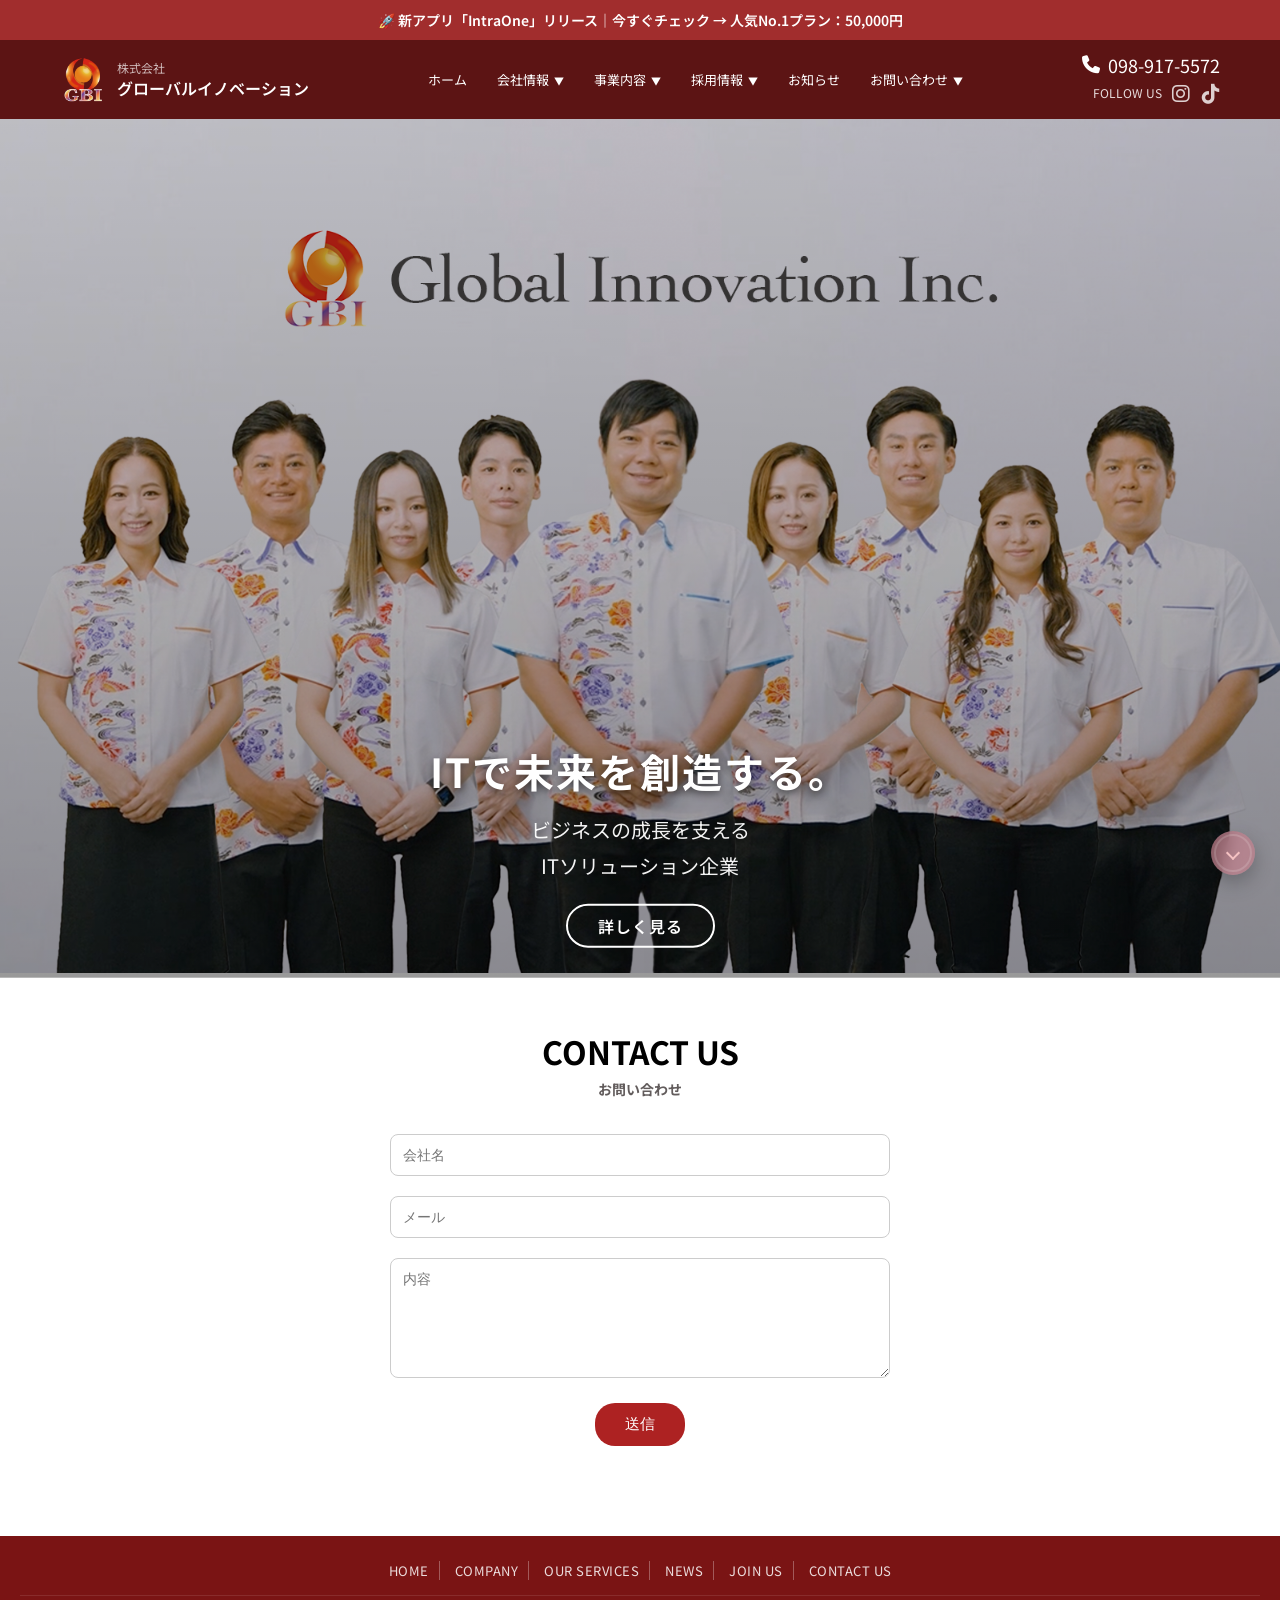
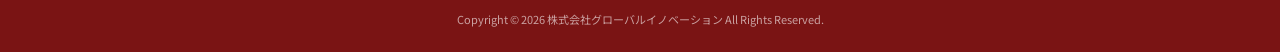
==== commit a43512ba: "Add files via upload" ====
--- a/index.html
+++ b/index.html
@@ -56,26 +56,28 @@
       <li><a href="about.html#greeting">代表挨拶</a></li>
       <li><a href="about.html#philosophy">経営理念</a></li>
       <li><a href="about.html#policy">経営方針</a></li>
+      <li><a href="about.html#privacy">個人情報保護法</a></li>
+      <li><a href="initiatives.html">企業の取り組み</a></li>
     </ul>
   </li>
 
   <!-- 3 -->
   <li class="has-dropdown">
-    <a href="#">事業内容</a>
-    <ul class="dropdown">
-      <li><a href="#services">サービス一覧</a></li>
-      <li><a href="#">製品情報</a></li>
-      <li><a href="#">導入事例</a></li>
+    <a href="services.html#services">事業内容</a>
+    <ul class="dropdown">
+      <li><a href="services.html#services">サービス一覧</a></li>
+      <li><a href="services.html">製品情報</a></li>
+      <li><a href="services.html#language">主な開発言語</a></li>
     </ul>
   </li>
 
   <!-- 4 -->
   <li class="has-dropdown">
-    <a href="#">採用情報</a>
+    <a href="career.html#careers">採用情報</a>
     <ul class="dropdown">
       <li><a href="#">社員の声</a></li>
-      <li><a href="#">フォトギャラリー</a></li>
-      <li><a href="#">募集要項</a></li>
+      <li><a href="#">ギャレリー</a></li>
+      <li><a href="career.html#careers">採用情報</a></li>
     </ul>
   </li>
 
@@ -135,150 +137,15 @@
 
 </section>
 
-<!-- ================= SERVICES ================= -->
-
-<section id="services" class="services">
-
-  <h2 class="services-title">
-    OUR SERVICES
-  </h2>
-  <br>
-  <h3 class="services-sub">
-    事業内容について
-  </h3>
-
-  <div class="services-grid">
-
-  <div class="service-card">
-    <i class="fa-solid fa-laptop-code"></i>
-    <h3>システム開発</h3>
-    <br>
-    <p>
-      業務システム・Webアプリの<br>
-      設計・開発を行います。
-    </p>
-  </div>
-
-  <div class="service-card">
-    <i class="fa-solid fa-globe"></i>
-    <h3>Web制作</h3>
-    <br>
-    <p>
-      企業サイトやLPの制作から<br>
-      改善まで対応します。
-    </p>
-  </div>
-
-  <div class="service-card">
-    <i class="fa-solid fa-wifi"></i>
-    <h3>ネットワーク構築</h3>
-    <br>
-    <p>
-      安全で安定した環境を<br>
-      設計・構築します。
-    </p>
-  </div>
-
-  <div class="service-card">
-    <i class="fa-solid fa-shield-halved"></i>
-    <h3>セキュリティ対策</h3>
-    <br>
-    <p>
-      情報漏洩や不正アクセスを<br>
-      未然に防ぎます。
-    </p>
-  </div>
-
-  <div class="service-card">
-    <i class="fa-solid fa-headset"></i>
-    <h3>ITサポート・コンサル</h3>
-    <br>
-    <p>
-      業務効率化とDX推進を<br>
-      トータルで支援します。
-    </p>
-  </div>
-
-  <div class="service-card">
-    <i class="fa-solid fa-file-excel"></i>
-    <h3>業務効率化（Excel）</h3>
-    <br>
-    <p>
-      Excel活用で業務の<br>
-      自動化・効率化を支援します。
-    </p>
-  </div>
-  
-<div class="service-card">
-  <i class="fa-brands fa-instagram"></i>
-  <h3>SNS運用・コンテンツ制作</h3>
-  <br>
-  <p>
-    SNS運用からコンテンツ企画・制作まで<br>
-    トータルでサポートします。
-  </p>
-</div>
-
-<div class="service-card">
-  <i class="fa-solid fa-cloud"></i>
-  <h3>クラウド導入支援</h3>
-  <br>
-  <p>
-    AWS・クラウド環境の導入から<br>
-    運用までサポートします。
-  </p>
-</div>
-
-<div class="service-card">
-  <i class="fa-solid fa-chart-line"></i>
-  <h3>データ分析・DX支援</h3>
-  <br>
-  <p>
-    データ活用により業務改善と<br>
-    意思決定を支援します。
-  </p>
-</div>
-
-</div>
-
-  </div>
-
-</section>
-
-<!-- ================= ABOUT 
-
-<section class="about" id="about">
-
-  <div class="about-inner">
-
-    <h2 class="action-title">
-      ABOUT US
-    </h2>
-     <br>
-  <h3 class="action-sub">
-  グローバルイノベーションの取り組み
-  </h3>
-
-    <p class="about-text">
-
-      株式会社グローバルイノベーションではお客様に末永く喜んでもらうことを第一に考えます。
-      <br> 誰もが効率よく、未来に向かって躍進する事。
-
-      <br>
-      それは私達の理想であり、理想を実現するため挑戦し続けます。
-      <br>システム開発でお困りの際は、ぜひ当社へご依頼ください。
-
-    </p>
-
-  </div>
-
-</section>
-================= -->
-
-<!-- ================= CONTACT ================= -->
-  
+
+
+  <!-- =================
 <section>
 <div class="section-divider"></div>
+ temp ================= -->
+
+<!-- ================= CONTACT ================= -->
+
 <section id="contact" class="contact">
 
   <div class="contact-inner">
@@ -373,7 +240,7 @@
   <div class="footerMenu">
     <a href="index.html">HOME</a>
     <a href="about.html">COMPANY</a>
-    <a href="#services">OUR SERVICES</a>
+    <a href="services.html">OUR SERVICES</a>
     <a href="#">NEWS</a>
     <a href="#">JOIN US</a>
     <a href="#contact">CONTACT US</a>
--- a/style.css
+++ b/style.css
@@ -1,5 +1,3 @@
-/* ================= RESET ================= */
-
 * {
   margin: 0;
   padding: 0;
@@ -345,7 +343,7 @@
 
 .services-title {
   text-align: center;
-  font-size: 32px;
+  font-size: 30px;
   margin-top: 30px;
   margin-bottom: -20px;
   letter-spacing: 2px;
@@ -781,7 +779,6 @@
   margin-top:15px;
 }
 
-
 /* ================= ABOUT PAGE ================= */
 
 .about {
@@ -796,7 +793,7 @@
 
 .about-title {
   text-align: center;
-  font-size: 32px;
+  font-size: 30px;
   margin-bottom: -20px;
   letter-spacing: 2px;
 }
@@ -829,7 +826,7 @@
 
 .greeting-title {
   text-align: center;
-  font-size: 32px;
+  font-size: 30px;
   margin-bottom: -20px;
   letter-spacing: 2px;
 }
@@ -925,7 +922,7 @@
 
 .philosophy-title {
   text-align: center;
-  font-size: 32px;
+  font-size: 30px;
   margin-bottom: -20px;
   letter-spacing: 2px;
 }
@@ -1020,7 +1017,7 @@
 
 .policy-title {
   text-align: center;
-  font-size: 32px;
+  font-size: 30px;
   margin-bottom: -20px;
   letter-spacing: 2px;
 }
@@ -1078,4 +1075,304 @@
     rgba(92,20,20,0.4),
     transparent
   );
-}+}
+
+/* ================= DISPATCH PAGE ================= */
+
+.dispatch {
+  scroll-margin-top: 100px;
+}
+
+.dispatch-inner {
+  max-width: 900px;
+  margin: auto;
+  text-align: center;
+}
+
+.dispatch-title {
+  text-align: center;
+  font-size: 30px;
+  margin-bottom: -20px;
+  letter-spacing: 2px;
+}
+
+.dispatch-sub{
+  text-align: center;
+  font-size: 14px;
+  font-weight: bold;
+  letter-spacing: 0px;
+  margin-bottom: 35px;
+  margin-top: 0px;
+  color:#625c5c;
+}
+
+.dispatch-text {
+  text-align: center;
+  font-size: 15px;
+  line-height: 2;
+  color: #333;
+  margin-top: 30px;
+  margin-bottom: 50px;
+}
+
+/* ================= PROGRAMMING LANGUAGE ================= */
+
+.language {
+  scroll-margin-top: 100px;
+}
+
+.language-inner {
+  max-width: 900px;
+  margin: auto;
+  text-align: center;
+}
+
+.language-title {
+  text-align: center;
+  font-size: 30px;
+  margin-bottom: -20px;
+  letter-spacing: 2px;
+}
+
+.language-sub{
+  text-align: center;
+  font-size: 14px;
+  font-weight: bold;
+  letter-spacing: 0px;
+  margin-bottom: 35px;
+  margin-top: 0px;
+  color:#625c5c;
+}
+
+.language-text {
+  text-align: center;
+  font-size: 15px;
+  line-height: 2;
+  color: #333;
+  margin-top: 30px;
+  margin-bottom: 50px;
+}
+
+/* ================= PRIVACY ================= */
+
+.privacy {
+  scroll-margin-top: 100px;
+}
+
+.privacy-inner {
+  max-width: 900px;
+  margin: auto;
+}
+
+.privacy-title {
+  text-align: center;
+  font-size: 30px;
+  margin-bottom: -20px;
+  letter-spacing: 2px;
+}
+
+.privacy-sub {
+  text-align: center;
+  font-size: 14px;
+  font-weight: bold;
+  margin-bottom: 40px;
+  color: #625c5c;
+}
+
+/* INTRO */
+.privacy-intro {
+  font-size: 15px;
+  line-height: 2;
+  color: #333;
+  margin-bottom: 40px;
+}
+
+/* DATE */
+.privacy-date {
+  margin-top: -10px;
+  text-align: right;
+  font-size: 13px;
+  line-height: 1.8;
+  color: #555;
+  margin-bottom: 20px;
+}
+
+/* ================= CAREERS ================= */
+
+.careers {
+  padding: 40px 20px 70px;
+  scroll-margin-top: 100px;
+}
+
+.careers-inner {
+  max-width: 1100px;
+  margin: auto;
+}
+
+.careers-title {
+  text-align: center;
+  font-size: 30px;
+  margin-bottom: -20px;
+  letter-spacing: 2px;
+}
+
+.careers-sub {
+  text-align: center;
+  font-size: 14px;
+  font-weight: bold;
+  color: #625c5c;
+  margin-bottom: 40px;
+}
+
+.careers-table-wrap {
+  background: #fff;
+  border-radius: 12px;
+  overflow: hidden;
+  box-shadow:
+    0 10px 30px rgba(0,0,0,0.05);
+  border: 1px solid rgba(92,20,20,0.1);
+}
+
+.careers-table {
+  width: 100%;
+  border-collapse: collapse;
+}
+
+.careers-table th {
+  width: 180px;
+  background: #5c1414;
+  color: #fff;
+  text-align: left;
+  padding: 18px 20px;
+  font-size: 14px;
+  vertical-align: top;
+  border-bottom: 1px solid rgba(255,255,255,0.08);
+}
+
+.careers-table td {
+  background: #fafafa;
+  padding: 18px 22px;
+  font-size: 14px;
+  line-height: 2;
+  color: #333;
+  border-bottom: 1px solid #e5e5e5;
+}
+
+.careers-table tr:last-child th,
+.careers-table tr:last-child td {
+  border-bottom: none;
+}
+
+.careers-highlight {
+  color: #c96b1d;
+  font-weight: 600;
+}
+
+.careers-link {
+  color: #c96b1d;
+  text-decoration: none;
+  font-weight: 600;
+  transition: 0.25s;
+}
+
+.careers-link:hover {
+  opacity: 0.7;
+}
+
+/* ================= MOBILE ================= */
+
+@media (max-width: 768px) {
+
+  .careers-table,
+  .careers-table tbody,
+  .careers-table tr,
+  .careers-table th,
+  .careers-table td {
+    display: block;
+    width: 100%;
+  }
+
+  .careers-table th {
+    border-bottom: none;
+  }
+
+  .careers-table td {
+    border-top: none;
+    margin-bottom: 10px;
+  }
+
+}
+
+/* ================= INITIATIVE ================= */
+
+.initiative-section{
+
+}
+
+.initiative-card{
+  max-width: 1000px;
+  margin: auto;
+  background: #fff;
+  border-radius: 14px;
+  padding: 50px;
+  box-shadow: 0 10px 30px rgba(0,0,0,0.06);
+  border: 1px solid rgba(92,20,20,0.08);
+}
+
+.initiative-header{
+  text-align:center;
+  margin-bottom:40px;
+}
+
+.initiative-header h2{
+  font-size:32px;
+  letter-spacing:1px;
+}
+
+.initiative-header p{
+  font-size:14px;
+  color:#666;
+  margin-top:8px;
+}
+
+.initiative-logo{
+  text-align:center;
+  margin-bottom:40px;
+}
+
+.initiative-logo img{
+  width:160px;
+}
+
+.initiative-content{
+  max-width:750px;
+  margin:auto;
+}
+
+.initiative-content h3{
+  font-size:20px;
+  margin-bottom:10px;
+  color:#5c1414;
+}
+
+.initiative-content p{
+  line-height:2;
+  color:#444;
+  margin-bottom:30px;
+}
+
+.initiative-box{
+  background:#f7f7f7;
+  padding:25px;
+  border-radius:10px;
+  border-left:4px solid #5c1414;
+}
+
+.initiative-box h4{
+  margin-bottom:15px;
+}
+
+.initiative-box ol{
+  padding-left:20px;
+  line-height:2;
+}
